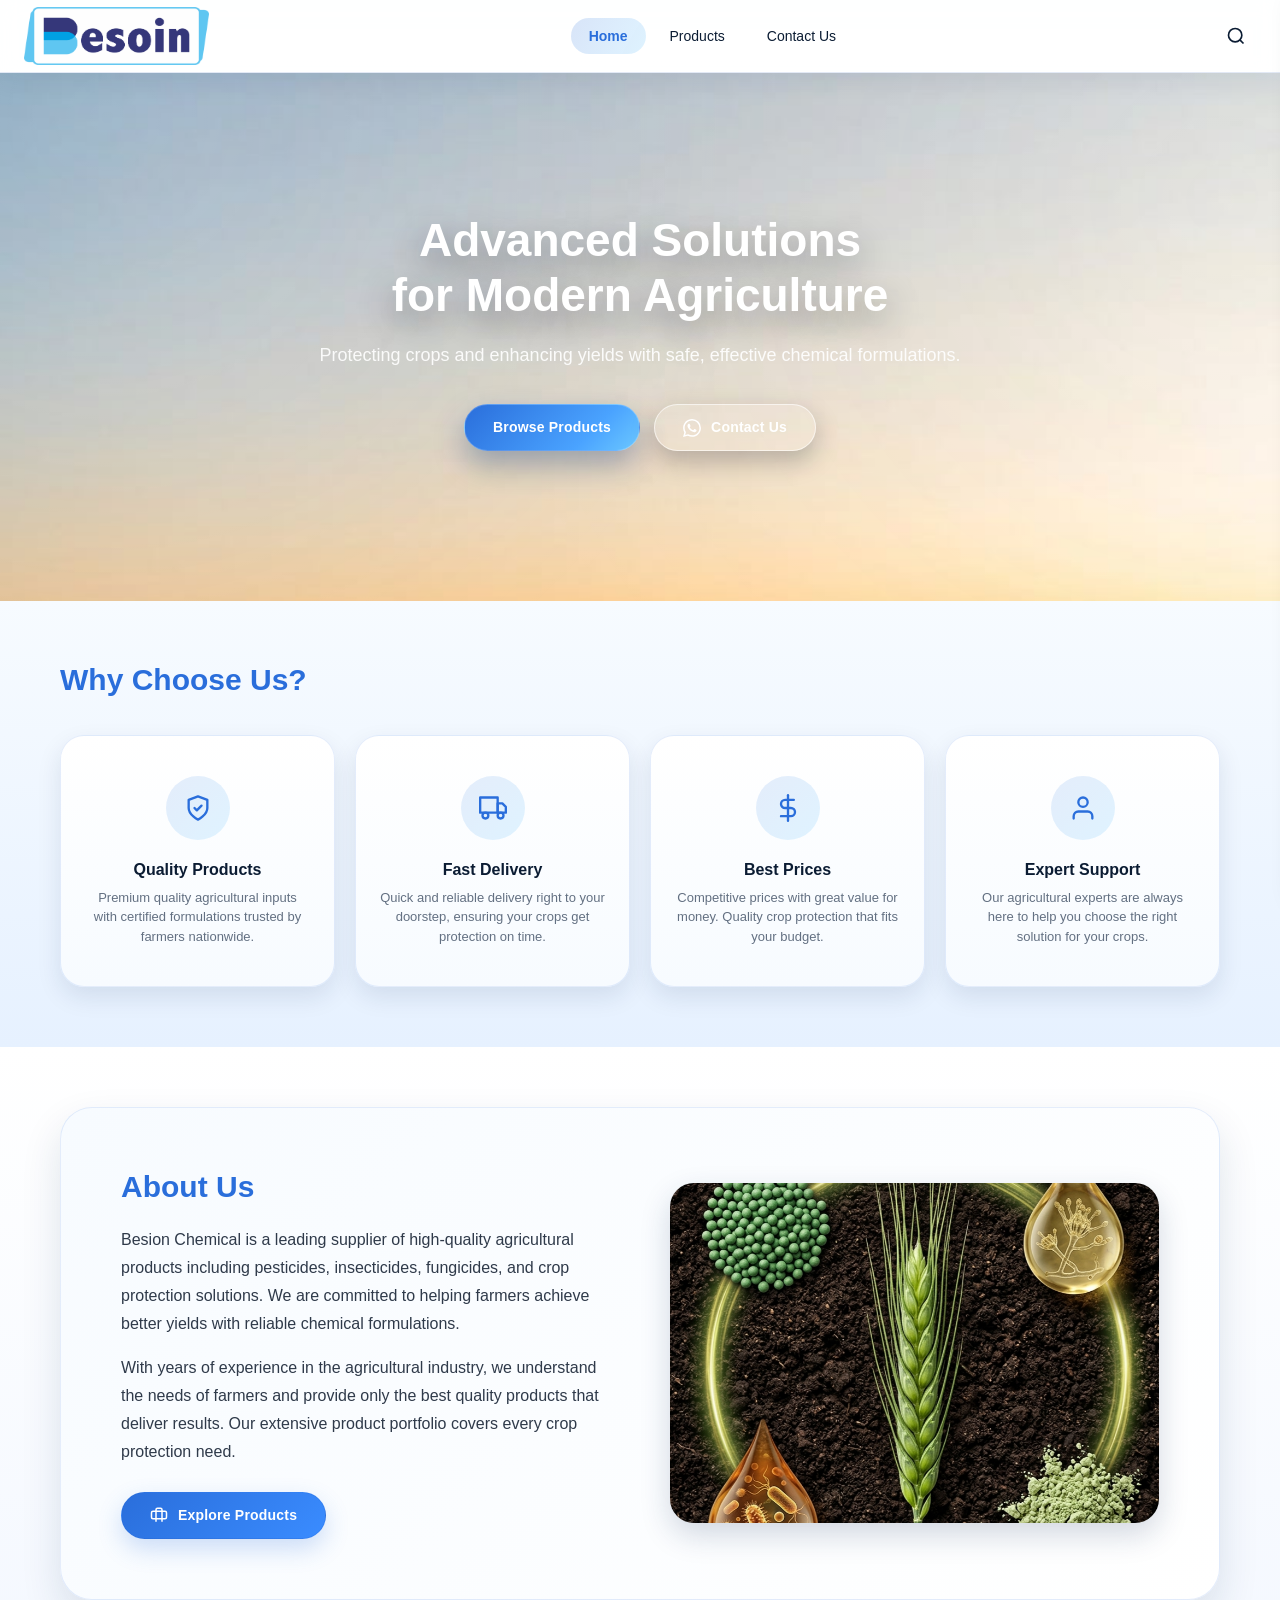
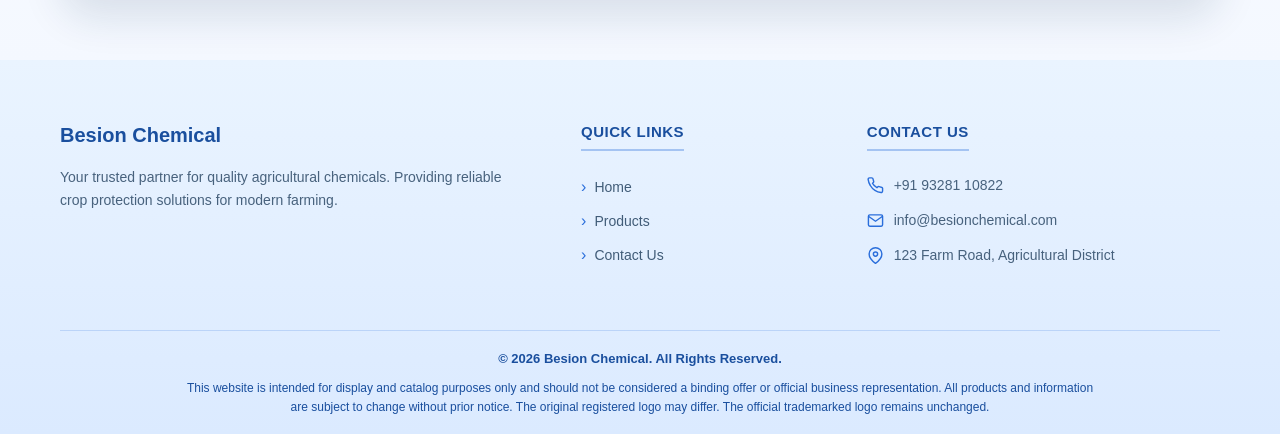
==== index.html @ b61a38f4 "jay mataji" ====
<!DOCTYPE html>
<html lang="en">

<head>
  <meta charset="UTF-8">
  <meta name="viewport" content="width=device-width, initial-scale=1.0">
  <meta http-equiv="Content-Security-Policy"
    content="default-src 'self'; img-src 'self' data: https:; style-src 'self' 'unsafe-inline'; script-src 'self' 'sha256-vvt4KWwuNr51XfE5m+hzeNEGhiOfZzG97ccfqGsPwvE='; connect-src 'self' https:; font-src 'self' data:; object-src 'none'; base-uri 'self'; form-action 'self'; upgrade-insecure-requests">
  <meta name="referrer" content="strict-origin-when-cross-origin">
  <meta http-equiv="X-Content-Type-Options" content="nosniff">
  <title>Besion Chemical — Advanced Pesticide Solutions</title>
  <meta name="description"
    content="Besion Chemical provides high-quality pesticides, insecticides, fungicides and crop protection solutions trusted by farmers.">
  <link rel="preload" as="image" href="images/besoin%20logo.png" fetchpriority="high">
  <link rel="stylesheet" href="css/style.css">
</head>

<body>

  <!-- ═══════════════════ HEADER ═══════════════════ -->
  <header class="header">
    <nav class="navbar">
      <!-- Logo -->
      <a class="nav-logo" href="index.html">
        <img class="logo-icon" src="images/besoin%20logo.png" alt="Besion Chemical logo" loading="eager"
          decoding="async" fetchpriority="high">
      </a>

      <!-- Center nav links -->
      <ul class="nav-links">
        <li><a href="index.html" class="active">Home</a></li>
        <li><a href="products.html">Products</a></li>
        <li><a href="contact.html">Contact Us</a></li>
      </ul>

      <!-- Right actions -->
      <div class="nav-actions">
        <button class="hamburger" aria-label="Open menu">
          <span></span><span></span><span></span>
        </button>
        <button class="nav-icon-btn search-toggle" aria-label="Search">
          <svg viewBox="0 0 24 24" fill="none" stroke="currentColor" stroke-width="2">
            <circle cx="11" cy="11" r="8" />
            <path d="m21 21-4.35-4.35" />
          </svg>
        </button>
      </div>
    </nav>

    <!-- Search Bar -->
    <div class="search-bar">
      <svg viewBox="0 0 24 24" fill="none" stroke="#999" stroke-width="2" width="20" height="20" style="flex-shrink:0">
        <circle cx="11" cy="11" r="8" />
        <path d="m21 21-4.35-4.35" />
      </svg>
      <input type="text" placeholder="Search products by name, technical name, category...">
      <button class="search-close" type="button" aria-label="Close search">✕</button>
      <div class="search-results"></div>
    </div>
  </header>

  <!-- ═══════════════════ MOBILE DRAWER ═══════════════════ -->
  <div class="drawer-overlay"></div>
  <nav class="drawer">
    <div class="drawer-header">
      <h3>Categories</h3>
      <button class="drawer-close">✕</button>
    </div>
    <div class="drawer-menu" data-drawer-menu></div>
  </nav>

  <!-- ═══════════════════ HERO ═══════════════════ -->
  <section class="hero">
    <div class="hero-bg"></div>
    <div class="hero-content container">
      <h1>Advanced Solutions<br>for Modern Agriculture</h1>
      <p>Protecting crops and enhancing yields with safe, effective chemical formulations.</p>
      <div class="hero-btns">
        <a href="products.html" class="btn btn-primary">Browse Products</a>
        <a href="contact.html" class="btn btn-outline">
          <svg viewBox="0 0 24 24" fill="currentColor" width="18" height="18">
            <path
              d="M17.472 14.382c-.297-.149-1.758-.867-2.03-.967-.273-.099-.471-.148-.67.15-.197.297-.767.966-.94 1.164-.173.199-.347.223-.644.075-.297-.15-1.255-.463-2.39-1.475-.883-.788-1.48-1.761-1.653-2.059-.173-.297-.018-.458.13-.606.134-.133.298-.347.446-.52.149-.174.198-.298.298-.497.099-.198.05-.371-.025-.52-.075-.149-.669-1.612-.916-2.207-.242-.579-.487-.5-.669-.51-.173-.008-.371-.01-.57-.01-.198 0-.52.074-.792.372-.272.297-1.04 1.016-1.04 2.479 0 1.462 1.065 2.875 1.213 3.074.149.198 2.096 3.2 5.077 4.487.709.306 1.262.489 1.694.625.712.227 1.36.195 1.871.118.571-.085 1.758-.719 2.006-1.413.248-.694.248-1.289.173-1.413-.074-.124-.272-.198-.57-.347m-5.421 7.403h-.004a9.87 9.87 0 01-5.031-1.378l-.361-.214-3.741.982.998-3.648-.235-.374a9.86 9.86 0 01-1.51-5.26c.001-5.45 4.436-9.884 9.888-9.884 2.64 0 5.122 1.03 6.988 2.898a9.825 9.825 0 012.893 6.994c-.003 5.45-4.437 9.884-9.885 9.884m8.413-18.297A11.815 11.815 0 0012.05 0C5.495 0 .16 5.335.157 11.892c0 2.096.547 4.142 1.588 5.945L.057 24l6.305-1.654a11.882 11.882 0 005.683 1.448h.005c6.554 0 11.89-5.335 11.893-11.893a11.821 11.821 0 00-3.48-8.413z" />
          </svg>
          Contact Us
        </a>
      </div>
    </div>
  </section>

  <!-- ═══════════════════ WHY CHOOSE US ═══════════════════ -->
  <section class="why-choose">
    <div class="container">
      <h2 class="section-title">Why Choose Us?</h2>
      <div class="features-grid">
        <div class="feature-card">
          <div class="feature-icon">
            <svg viewBox="0 0 24 24" fill="none" stroke="currentColor" stroke-width="2" stroke-linecap="round"
              stroke-linejoin="round">
              <path d="M12 22s8-4 8-10V5l-8-3-8 3v7c0 6 8 10 8 10z" />
              <path d="m9 12 2 2 4-4" />
            </svg>
          </div>
          <h3>Quality Products</h3>
          <p>Premium quality agricultural inputs with certified formulations trusted by farmers nationwide.</p>
        </div>
        <div class="feature-card">
          <div class="feature-icon">
            <svg viewBox="0 0 24 24" fill="none" stroke="currentColor" stroke-width="2" stroke-linecap="round"
              stroke-linejoin="round">
              <rect x="1" y="3" width="15" height="13" />
              <polygon points="16 8 20 8 23 11 23 16 16 16 16 8" />
              <circle cx="5.5" cy="18.5" r="2.5" />
              <circle cx="18.5" cy="18.5" r="2.5" />
            </svg>
          </div>
          <h3>Fast Delivery</h3>
          <p>Quick and reliable delivery right to your doorstep, ensuring your crops get protection on time.</p>
        </div>
        <div class="feature-card">
          <div class="feature-icon">
            <svg viewBox="0 0 24 24" fill="none" stroke="currentColor" stroke-width="2" stroke-linecap="round"
              stroke-linejoin="round">
              <line x1="12" y1="1" x2="12" y2="23" />
              <path d="M17 5H9.5a3.5 3.5 0 0 0 0 7h5a3.5 3.5 0 0 1 0 7H6" />
            </svg>
          </div>
          <h3>Best Prices</h3>
          <p>Competitive prices with great value for money. Quality crop protection that fits your budget.</p>
        </div>
        <div class="feature-card">
          <div class="feature-icon">
            <svg viewBox="0 0 24 24" fill="none" stroke="currentColor" stroke-width="2" stroke-linecap="round"
              stroke-linejoin="round">
              <path d="M20 21v-2a4 4 0 0 0-4-4H8a4 4 0 0 0-4 4v2" />
              <circle cx="12" cy="7" r="4" />
            </svg>
          </div>
          <h3>Expert Support</h3>
          <p>Our agricultural experts are always here to help you choose the right solution for your crops.</p>
        </div>
      </div>
    </div>
  </section>

  <!-- ═══════════════════ ABOUT US ═══════════════════ -->
  <section class="about-section">
    <div class="container">
      <div class="about-inner">
        <div class="about-text">
          <h2>About Us</h2>
          <p>Besion Chemical is a leading supplier of high-quality agricultural products including pesticides,
            insecticides, fungicides, and crop protection solutions. We are committed to helping farmers achieve better
            yields with reliable chemical formulations.</p>
          <p>With years of experience in the agricultural industry, we understand the needs of farmers and provide only
            the best quality products that deliver results. Our extensive product portfolio covers every crop protection
            need.</p>
          <a href="products.html" class="btn btn-green">
            <svg viewBox="0 0 24 24" fill="none" stroke="currentColor" stroke-width="2" width="18" height="18">
              <path d="M20 7H4a2 2 0 0 0-2 2v6a2 2 0 0 0 2 2h16a2 2 0 0 0 2-2V9a2 2 0 0 0-2-2z" />
              <path d="M16 21V5a2 2 0 0 0-2-2h-4a2 2 0 0 0-2 2v16" />
            </svg>
            Explore Products
          </a>
        </div>
        <div class="about-image">
          <img src="images/about.png" alt="Farmers in field" loading="eager" decoding="async">
        </div>
      </div>
    </div>
  </section>

  <!-- ═══════════════════ FOOTER ═══════════════════ -->
  <footer class="footer">
    <div class="container">
      <div class="footer-grid">
        <div class="footer-brand">
          <div class="logo-area">
            <span class="logo-text">Besion Chemical</span>
          </div>
          <p>Your trusted partner for quality agricultural chemicals. Providing reliable crop protection solutions for
            modern farming.</p>
        </div>
        <div class="footer-col">
          <h4>Quick Links</h4>
          <ul class="footer-links">
            <li><a href="index.html">Home</a></li>
            <li><a href="products.html">Products</a></li>
            <li><a href="contact.html">Contact Us</a></li>
          </ul>
        </div>
        <div class="footer-col">
          <h4>Contact Us</h4>
          <ul class="footer-contact">
            <li>
              <svg viewBox="0 0 24 24" fill="none" stroke="currentColor" stroke-width="2">
                <path
                  d="M22 16.92v3a2 2 0 0 1-2.18 2 19.79 19.79 0 0 1-8.63-3.07A19.5 19.5 0 0 1 4.69 12 19.79 19.79 0 0 1 1.61 3.42 2 2 0 0 1 3.6 1.24h3a2 2 0 0 1 2 1.72c.127.96.361 1.903.7 2.81a2 2 0 0 1-.45 2.11L7.91 8.96a16 16 0 0 0 6.13 6.13l.95-.95a2 2 0 0 1 2.11-.45c.907.339 1.85.573 2.81.7A2 2 0 0 1 22 16.92z" />
              </svg>
              <a data-contact="phone" href="tel:+919328110822">+91 93281 10822</a>
            </li>
            <li>
              <svg viewBox="0 0 24 24" fill="none" stroke="currentColor" stroke-width="2">
                <path d="M4 4h16c1.1 0 2 .9 2 2v12c0 1.1-.9 2-2 2H4c-1.1 0-2-.9-2-2V6c0-1.1.9-2 2-2z" />
                <polyline points="22,6 12,13 2,6" />
              </svg>
              <a data-contact="email" href="mailto:info@besionchemical.com">info@besionchemical.com</a>
            </li>
            <li>
              <svg viewBox="0 0 24 24" fill="none" stroke="currentColor" stroke-width="2">
                <path d="M21 10c0 7-9 13-9 13s-9-6-9-13a9 9 0 0 1 18 0z" />
                <circle cx="12" cy="10" r="3" />
              </svg>
              <a data-contact="address" href="https://www.google.com/maps/search/?api=1&query=123%20Farm%20Road%2C%20Agricultural%20District"
                target="_blank" rel="noopener noreferrer">123 Farm Road, Agricultural District</a>
            </li>
          </ul>
        </div>
      </div>
      <div class="footer-bottom">
        <span>© 2026 Besion Chemical. All Rights Reserved.</span>
        <p class="footer-note">This website is intended for display and catalog purposes only and should not be considered a binding offer or official business representation. All products and information are subject to change without prior notice. The original registered logo may differ. The official trademarked logo remains unchanged.</p>
      </div>
    </div>
  </footer>

  <!-- ═══════════════════ FLOATING WHATSAPP ═══════════════════ -->
  <a class="whatsapp-float" href="#" target="_blank" rel="noopener noreferrer">
    <svg viewBox="0 0 24 24" fill="currentColor">
      <path
        d="M17.472 14.382c-.297-.149-1.758-.867-2.03-.967-.273-.099-.471-.148-.67.15-.197.297-.767.966-.94 1.164-.173.199-.347.223-.644.075-.297-.15-1.255-.463-2.39-1.475-.883-.788-1.48-1.761-1.653-2.059-.173-.297-.018-.458.13-.606.134-.133.298-.347.446-.52.149-.174.198-.298.298-.497.099-.198.05-.371-.025-.52-.075-.149-.669-1.612-.916-2.207-.242-.579-.487-.5-.669-.51-.173-.008-.371-.01-.57-.01-.198 0-.52.074-.792.372-.272.297-1.04 1.016-1.04 2.479 0 1.462 1.065 2.875 1.213 3.074.149.198 2.096 3.2 5.077 4.487.709.306 1.262.489 1.694.625.712.227 1.36.195 1.871.118.571-.085 1.758-.719 2.006-1.413.248-.694.248-1.289.173-1.413-.074-.124-.272-.198-.57-.347m-5.421 7.403h-.004a9.87 9.87 0 01-5.031-1.378l-.361-.214-3.741.982.998-3.648-.235-.374a9.86 9.86 0 01-1.51-5.26c.001-5.45 4.436-9.884 9.888-9.884 2.64 0 5.122 1.03 6.988 2.898a9.825 9.825 0 012.893 6.994c-.003 5.45-4.437 9.884-9.885 9.884m8.413-18.297A11.815 11.815 0 0012.05 0C5.495 0 .16 5.335.157 11.892c0 2.096.547 4.142 1.588 5.945L.057 24l6.305-1.654a11.882 11.882 0 005.683 1.448h.005c6.554 0 11.89-5.335 11.893-11.893a11.821 11.821 0 00-3.48-8.413z" />
    </svg>
    <div class="wa-text">Need help?<small>Chat with us</small></div>
  </a>

  <!-- ═══════════════════ MOBILE BOTTOM NAV ═══════════════════ -->
  <nav class="bottom-nav">
    <div class="bottom-nav-inner">
      <a href="index.html" class="bottom-nav-item active">
        <svg viewBox="0 0 24 24" fill="none" stroke="currentColor" stroke-width="2">
          <path d="M3 9.5L12 4l9 5.5V20a2 2 0 0 1-2 2H5a2 2 0 0 1-2-2Z" />
          <path d="M9 22V12h6v10" />
        </svg>
        Home
      </a>
      <a href="products.html" class="bottom-nav-item">
        <svg viewBox="0 0 24 24" fill="none" stroke="currentColor" stroke-width="2">
          <path d="M16.5 9.4 7.5 4.21" />
          <path
            d="M21 16V8a2 2 0 0 0-1-1.73l-7-4a2 2 0 0 0-2 0l-7 4A2 2 0 0 0 3 8v8a2 2 0 0 0 1 1.73l7 4a2 2 0 0 0 2 0l7-4A2 2 0 0 0 21 16Z" />
          <path d="M3.29 7 12 12l8.71-5" />
          <path d="M12 22V12" />
        </svg>
        Products
      </a>
      <a href="contact.html" class="bottom-nav-item">
        <svg viewBox="0 0 24 24" fill="none" stroke="currentColor" stroke-width="2">
          <path
            d="M22 16.92v3a2 2 0 0 1-2.18 2 19.86 19.86 0 0 1-8.63-3.07 19.6 19.6 0 0 1-6-6 19.86 19.86 0 0 1-3.07-8.67A2 2 0 0 1 4.11 2h3a2 2 0 0 1 2 1.72c.12.96.36 1.9.7 2.81a2 2 0 0 1-.45 2.11L8.09 9.91a16 16 0 0 0 6 6l1.27-1.27a2 2 0 0 1 2.11-.45c.91.34 1.85.58 2.81.7A2 2 0 0 1 22 16.92Z" />
        </svg>
        Contact
      </a>
    </div>
  </nav>

  <script src="js/config.js"></script>
  <script src="js/script.js"></script>
</body>
</html>
---- css/style.css ----
/* =============================================
   BESION CHEMICAL — GLOBAL STYLES
   ============================================= */

:root {
  --primary: #2a6edb;
  --primary-rgb: 42, 110, 219;
  --primary-dark: #1a4f9e;
  --primary-light: #e7f1ff;
  --accent: #6bc8ff;
  --accent-hover: #2eaef5;
  --text-dark: #0b1c33;
  --text-body: #2f3a4a;
  --text-muted: #637082;
  --bg-light: #f4f8ff;
  --bg-white: #ffffff;
  --border: #e2e9f5;
  --border-dark: #d5deec;
  --sky-1: #f7fbff;
  --sky-2: #e6f1ff;
  --sky-3: #d8ecff;
  --ink-strong: #0b2b4b;
  --shadow-sm: 0 1px 2px 0 rgba(60, 64, 67, 0.3), 0 1px 3px 1px rgba(60, 64, 67, 0.15);
  --shadow: 0 1px 3px 0 rgba(60, 64, 67, 0.3), 0 4px 8px 3px rgba(60, 64, 67, 0.15);
  --shadow-lg: 0 6px 14px rgba(15, 46, 86, 0.18);
  --radius: 12px;
  --radius-lg: 24px;
  --radius-xl: 32px;
  --whatsapp: #25d366;
  --red: #d93025;
  --transition: cubic-bezier(0.4, 0, 0.2, 1) 0.2s;
}

*,
*::before,
*::after {
  box-sizing: border-box;
  margin: 0;
  padding: 0;
}

html {
  scroll-behavior: smooth;
}

body {
  font-family: 'Nunito', 'Poppins', -apple-system, BlinkMacSystemFont, 'Segoe UI', Roboto, Helvetica, Arial, sans-serif;
  color: var(--text-body);
  background: linear-gradient(180deg, var(--sky-1) 0%, var(--bg-white) 35%, var(--sky-2) 100%);
  line-height: 1.5;
  -webkit-font-smoothing: antialiased;
  -moz-osx-font-smoothing: grayscale;
}

h1,
h2,
h3,
h4,
h5,
h6 {
  font-family: 'Poppins', 'Nunito', 'Segoe UI', Roboto, Helvetica, Arial, sans-serif;
  color: var(--text-dark);
  line-height: 1.25;
}

a {
  text-decoration: none;
  color: inherit;
}

img {
  max-width: 100%;
  display: block;
}


ul {
  list-style: none;
}

button {
  cursor: pointer;
  border: none;
  background: none;
  font-family: inherit;
}

/* =============================================
   UTILITY
   ============================================= */
.container {
  width: 100%;
  max-width: 1200px;
  margin: 0 auto;
  padding: 0 20px;
}

.btn {
  display: inline-flex;
  align-items: center;
  justify-content: center;
  gap: 10px;
  padding: 12px 28px;
  border-radius: 50px;
  font-family: 'Segoe UI', Roboto, Helvetica, Arial, sans-serif;
  font-size: 14px;
  font-weight: 600;
  transition: var(--transition);
  white-space: nowrap;
  letter-spacing: 0.2px;
}

.btn-primary {
  background: linear-gradient(135deg, var(--primary) 0%, #3a8cff 70%, var(--accent) 100%);
  color: #fff;
  border: 1px solid rgba(var(--primary-rgb), 0.2);
  box-shadow: 0 12px 26px rgba(var(--primary-rgb), 0.22);
}

.btn-primary:hover {
  background: linear-gradient(135deg, var(--primary-dark) 0%, var(--primary) 70%, #5fb6ff 100%);
  color: #fff;
  border-color: rgba(var(--primary-rgb), 0.4);
  box-shadow: 0 16px 30px rgba(var(--primary-rgb), 0.3);
  transform: translateY(-2px);
}

.btn-outline {
  background: rgba(255, 255, 255, 0.1);
  color: #fff;
  border: 1.5px solid rgba(255, 255, 255, 0.8);
  backdrop-filter: blur(6px);
}

.btn-outline:hover {
  background: rgba(255, 255, 255, 0.1);
  border-color: #fff;
  transform: translateY(-1px);
}

.btn-green {
  background: linear-gradient(135deg, var(--primary) 0%, #3a8cff 100%);
  color: #fff;
  border: 1px solid rgba(var(--primary-rgb), 0.25);
  box-shadow: 0 10px 24px rgba(var(--primary-rgb), 0.22);
}

.btn-green:hover {
  background: var(--primary-dark);
  border-color: var(--primary-dark);
  transform: translateY(-1px);
  box-shadow: 0 6px 16px rgba(var(--primary-rgb), 0.3);
}

.btn-outline-green {
  background: transparent;
  color: var(--primary);
  border: 1.5px solid rgba(var(--primary-rgb), 0.6);
}

.btn-outline-green:hover {
  background: var(--primary-light);
  color: var(--primary);
  transform: translateY(-1px);
}

.btn-whatsapp {
  background: var(--whatsapp);
  color: #fff;
  border: none;
  box-shadow: 0 4px 12px rgba(37, 211, 102, 0.25);
}

.btn-whatsapp:hover {
  background: var(--accent-hover);
  transform: translateY(-1px);
  box-shadow: 0 6px 20px rgba(37, 211, 102, 0.35);
}


section {
  padding: 60px 0;
}

a:focus-visible,
button:focus-visible,
.btn:focus-visible,
.nav-icon-btn:focus-visible,
.drawer-menu a:focus-visible {
  outline: 3px solid rgba(var(--primary-rgb), 0.35);
  outline-offset: 3px;
  border-radius: 12px;
}

/* =============================================
   HEADER / NAVBAR
   ============================================= */
.header {
  position: sticky;
  top: 0;
  z-index: 1000;
  background: rgba(255, 255, 255, 0.88);
  backdrop-filter: blur(10px);
  -webkit-backdrop-filter: blur(10px);
  border-bottom: 1px solid var(--border);
  box-shadow: 0 10px 20px rgba(14, 44, 84, 0.06);
}

.navbar {
  display: flex;
  align-items: center;
  justify-content: space-between;
  height: 72px;
  padding: 0 24px;
  max-width: 1400px;
  margin: 0 auto;
}

/* Logo */
.nav-logo {
  display: flex;
  align-items: center;
  gap: 10px;
  flex-shrink: 0;
}

.nav-logo .logo-icon {
  width: auto;
  height: clamp(44px, 4.5vw, 58px);
  max-width: 240px;
  object-fit: contain;
  object-position: left center;
  display: block;
}

.nav-logo .logo-text {
  font-family: 'Poppins', sans-serif;
  font-size: 20px;
  font-weight: 700;
  color: var(--primary);
}

/* Center nav links */
.nav-links {
  display: flex;
  align-items: center;
  gap: 6px;
}

.nav-links a {
  padding: 10px 18px;
  border-radius: 50px;
  font-family: 'Poppins', sans-serif;
  font-size: 14px;
  font-weight: 500;
  color: var(--text-dark);
  transition: var(--transition);
  position: relative;
}

.nav-links a:hover {
  color: var(--primary);
  background: linear-gradient(120deg, rgba(var(--primary-rgb), 0.12), rgba(107, 200, 255, 0.18));
}

.nav-links a.active {
  color: var(--primary);
  background: linear-gradient(120deg, rgba(var(--primary-rgb), 0.18), rgba(107, 200, 255, 0.22));
  font-weight: 600;
}

/* Right icons */
.nav-actions {
  display: flex;
  align-items: center;
  gap: 8px;
}

.nav-icon-btn {
  width: 40px;
  height: 40px;
  border-radius: 50%;
  display: flex;
  align-items: center;
  justify-content: center;
  color: var(--text-dark);
  transition: var(--transition);
  position: relative;
}

.nav-icon-btn:hover {
  background: linear-gradient(135deg, rgba(var(--primary-rgb), 0.15), rgba(107, 200, 255, 0.18));
  color: var(--primary);
}

.nav-icon-btn svg {
  width: 20px;
  height: 20px;
}

.cart-badge {
  position: absolute;
  top: 2px;
  right: 2px;
  width: 18px;
  height: 18px;
  background: var(--red);
  color: #fff;
  font-size: 10px;
  font-weight: 700;
  border-radius: 50%;
  display: flex;
  align-items: center;
  justify-content: center;
}

/* Hamburger (mobile only) */
.hamburger {
  display: none;
  flex-direction: column;
  gap: 5px;
  padding: 8px;
  cursor: pointer;
}

.hamburger span {
  display: block;
  width: 22px;
  height: 2px;
  background: var(--text-dark);
  border-radius: 2px;
  transition: var(--transition);
}

/* Search bar */
.search-bar {
  position: absolute;
  top: 68px;
  left: 50%;
  transform: translateX(-50%);
  width: calc(100% - 48px);
  max-width: 1400px;
  box-sizing: border-box;
  background: #fff;
  padding: 16px 24px;
  box-shadow: 0 16px 30px rgba(14, 44, 84, 0.12);
  display: none;
  z-index: 999;
}

.search-bar.open {
  display: flex;
  align-items: center;
  gap: 12px;
}

.search-bar input {
  flex: 1;
  padding: 16px 22px;
  border: 2px solid var(--border);
  border-radius: 50px;
  font-size: 16px;
  line-height: 1.6;
  min-height: 52px;
  outline: none;
  font-family: 'Inter', sans-serif;
  transition: var(--transition);
}

.search-bar input:focus {
  border-color: var(--primary);
  box-shadow: 0 0 0 4px rgba(var(--primary-rgb), 0.12);
}

.search-bar button {
  padding: 12px 24px;
  background: linear-gradient(135deg, var(--primary) 0%, #3a8cff 100%);
  color: #fff;
  border-radius: 50px;
  font-weight: 600;
}

/* Search results dropdown */
.search-results {
  position: absolute;
  top: 100%;
  left: 24px;
  right: 24px;
  background: #fff;
  border: 1px solid var(--border);
  border-radius: var(--radius);
  box-shadow: var(--shadow-lg);
  max-height: 320px;
  overflow-y: auto;
  display: none;
}

.search-results.show {
  display: block;
}

.search-result-item {
  display: flex;
  align-items: center;
  gap: 12px;
  padding: 12px 16px;
  cursor: pointer;
  transition: var(--transition);
  border-bottom: 1px solid var(--border);
}

.search-result-item:last-child {
  border-bottom: none;
}

.search-result-item:hover {
  background: var(--primary-light);
}

.search-result-item.selected {
  background: var(--primary-light);
  box-shadow: inset 0 0 0 1px rgba(var(--primary-rgb), 0.35);
}

.search-result-item img {
  width: 40px;
  height: 40px;
  object-fit: contain;
  border-radius: 6px;
}

.search-result-info strong {
  display: block;
  font-size: 14px;
  color: var(--text-dark);
}

.search-result-info span {
  font-size: 12px;
  color: var(--text-muted);
}

/* =============================================
   SIDE DRAWER (mobile)
   ============================================= */
.drawer-overlay {
  display: none;
  position: fixed;
  inset: 0;
  background: rgba(0, 0, 0, 0.45);
  z-index: 1100;
  opacity: 0;
  transition: opacity 0.25s;
}

.drawer-overlay.open {
  display: block;
  opacity: 1;
}

.drawer {
  position: fixed;
  right: -300px;
  top: 0;
  bottom: 0;
  width: 280px;
  background: #fff;
  z-index: 1101;
  transition: right 0.28s cubic-bezier(0.4, 0, 0.2, 1);
  overflow-y: auto;
  box-shadow: -4px 0 24px rgba(0, 0, 0, 0.15);
}

.drawer.open {
  right: 0;
}

.drawer-header {
  display: flex;
  align-items: center;
  justify-content: space-between;
  padding: 18px 20px;
  background: var(--primary);
  color: #fff;
}

.drawer-header h3 {
  font-family: 'Poppins', sans-serif;
  font-size: 18px;
  font-weight: 600;
}

.drawer-close {
  color: #fff;
  font-size: 22px;
  line-height: 1;
  opacity: 0.85;
  transition: var(--transition);
}

.drawer-close:hover {
  opacity: 1;
}

.drawer-menu {
  padding: 12px 0;
}

.drawer-menu a {
  display: flex;
  align-items: center;
  gap: 14px;
  padding: 14px 20px;
  font-size: 15px;
  font-weight: 500;
  color: var(--text-dark);
  transition: var(--transition);
  border-left: 3px solid transparent;
}

.drawer-menu a:hover {
  background: var(--primary-light);
  color: var(--primary);
  border-left-color: var(--primary);
}

.drawer-menu a.active {
  background: var(--primary-light);
  color: var(--primary);
  font-weight: 600;
  border-left-color: var(--primary);
}

.drawer-menu a svg {
  width: 20px;
  height: 20px;
  flex-shrink: 0;
  color: var(--primary);
}

.drawer-menu a img {
  width: 20px;
  height: 20px;
  flex-shrink: 0;
  opacity: 0.7;
}

/* =============================================
   HERO SECTION
   ============================================= */
.hero {
  position: relative;
  overflow: hidden;
  background: #0b1c33;
  min-height: 420px;
  display: flex;
  align-items: center;
}

.hero::before {
  content: "";
  position: absolute;
  inset: 0;
  background:
    radial-gradient(circle at 20% 15%, rgba(42, 110, 219, 0.45), transparent 45%),
    radial-gradient(circle at 80% 10%, rgba(107, 200, 255, 0.3), transparent 55%),
    linear-gradient(180deg, rgba(7, 20, 40, 0.55) 0%, rgba(9, 28, 58, 0.35) 55%, rgba(12, 40, 78, 0.25) 100%);
  z-index: 0;
}

.hero::after {
  content: "";
  position: absolute;
  inset: -15%;
  background:
    radial-gradient(circle at 18% 18%, rgba(255, 255, 255, 0.22), transparent 45%),
    radial-gradient(circle at 85% 30%, rgba(255, 255, 255, 0.12), transparent 50%);
  opacity: 0.5;
  z-index: 0;
  pointer-events: none;
  animation: hero-float 12s ease-in-out infinite;
}

.hero-bg {
  position: absolute;
  inset: 0;
  background-image: url('../images/banner.jpeg');
  background-size: cover;
  background-position: center;
  opacity: 1;
}

.hero-content {
  position: relative;
  z-index: 1;
  text-align: center;
  padding: 80px 20px 90px;
  max-width: 800px;
  margin: 0 auto;
  animation: rise-in 0.9s ease both;
}

.hero-content h1 {
  font-size: clamp(26px, 4vw, 46px);
  font-weight: 800;
  color: #fff;
  margin-bottom: 18px;
  line-height: 1.2;
  text-shadow: 0 12px 34px rgba(8, 18, 36, 0.45);
}

.hero-content p {
  font-size: clamp(14px, 2vw, 18px);
  color: rgba(255, 255, 255, 0.9);
  margin-bottom: 34px;
  line-height: 1.6;
}

.hero-btns {
  display: flex;
  gap: 14px;
  justify-content: center;
  flex-wrap: wrap;
  animation: rise-in 0.9s ease both;
  animation-delay: 0.08s;
}

.hero .btn {
  position: relative;
  overflow: hidden;
}

.hero .btn-primary {
  background: linear-gradient(135deg, #2a6edb 0%, #4aa3ff 70%, #6bc8ff 100%);
  border: 1px solid rgba(255, 255, 255, 0.2);
  box-shadow: 0 14px 30px rgba(15, 56, 120, 0.35);
}

.hero .btn-primary:hover {
  background: linear-gradient(135deg, #1a4f9e 0%, #2a6edb 70%, #5fb6ff 100%);
  box-shadow: 0 18px 36px rgba(15, 56, 120, 0.4);
}

.hero .btn-outline {
  background: rgba(255, 255, 255, 0.14);
  border-color: rgba(255, 255, 255, 0.6);
  box-shadow: 0 10px 24px rgba(10, 24, 48, 0.25);
}

.hero .btn-outline:hover {
  background: rgba(255, 255, 255, 0.2);
  border-color: rgba(255, 255, 255, 0.85);
}

.hero .btn::after {
  content: "";
  position: absolute;
  top: -50%;
  left: -130%;
  width: 60%;
  height: 200%;
  background: linear-gradient(120deg, transparent 0%, rgba(255, 255, 255, 0.35) 45%, transparent 100%);
  transform: skewX(-20deg);
  transition: left 0.6s ease;
}

.hero .btn:hover::after {
  left: 140%;
}

/* =============================================
   CATEGORY STRIP
   ============================================= */
.category-strip {
  background: transparent;
  padding: 28px 0 10px;
}

.category-container {
  display: flex;
  justify-content: space-between;
  gap: 12px;
  padding: 10px;
  border-radius: 16px;
  background: linear-gradient(180deg, #ffffff 0%, #eef5ff 100%);
  box-shadow: 0 16px 30px rgba(var(--primary-rgb), 0.14);
  border: 1px solid rgba(var(--primary-rgb), 0.14);
}

.category-item {
  text-align: center;
  flex: 1;
  font-size: 13px;
  cursor: pointer;
  padding: 8px 6px;
  transition: var(--transition);
}

.icon-circle {
  width: 64px;
  height: 64px;
  border-radius: 50%;
  border: 2px solid #dfe6f2;
  display: flex;
  align-items: center;
  justify-content: center;
  margin: auto;
  transition: all 0.3s ease;
  background: #fff;
}

.icon-circle img {
  width: 28px;
  height: 28px;
  transition: transform 0.3s ease;
  opacity: 0.6;
}

/* Hover */
.category-item:hover .icon-circle {
  border-color: var(--primary);
  transform: translateY(-4px) scale(1.05);
  box-shadow: 0 10px 20px rgba(var(--primary-rgb), 0.16);
}

.category-item:hover img {
  opacity: 1;
  transform: scale(1.1);
}

/* Active state */
.category-item.active .icon-circle {
  background: var(--primary);
  border: none;
  box-shadow: 0 6px 20px rgba(var(--primary-rgb), 0.25);
}

.category-item.active img {
  filter: brightness(0) invert(1);
  opacity: 1;
}

.category-item p {
  margin-top: 8px;
  font-weight: 500;
  color: #333;
}

.category-item.active p {
  color: var(--primary);
  font-weight: 600;
}

/* =============================================
   WHY CHOOSE US
   ============================================= */
.why-choose {
  background: linear-gradient(180deg, var(--sky-1) 0%, var(--sky-2) 100%);
  position: relative;
  overflow: hidden;
}

.section-title {
  font-size: clamp(22px, 3vw, 30px);
  font-weight: 700;
  color: var(--primary);
  margin-bottom: 36px;
}

.features-grid {
  display: grid;
  grid-template-columns: repeat(4, 1fr);
  gap: 20px;
}

.feature-card {
  background: linear-gradient(180deg, #ffffff 0%, #f7fbff 100%);
  border-radius: var(--radius-lg);
  padding: 40px 24px;
  text-align: center;
  box-shadow: 0 10px 24px rgba(12, 40, 78, 0.1);
  transition: var(--transition);
  border: 1px solid rgba(var(--primary-rgb), 0.12);
  animation: rise-in 0.8s ease both;
}

.features-grid .feature-card:nth-child(1) {
  animation-delay: 0.05s;
}

.features-grid .feature-card:nth-child(2) {
  animation-delay: 0.1s;
}

.features-grid .feature-card:nth-child(3) {
  animation-delay: 0.15s;
}

.features-grid .feature-card:nth-child(4) {
  animation-delay: 0.2s;
}

.feature-card:hover {
  transform: translateY(-6px);
  box-shadow: 0 16px 30px rgba(var(--primary-rgb), 0.22);
  border-color: rgba(var(--primary-rgb), 0.25);
}

.feature-icon {
  width: 64px;
  height: 64px;
  margin: 0 auto 20px;
  display: flex;
  align-items: center;
  justify-content: center;
  background: linear-gradient(135deg, rgba(var(--primary-rgb), 0.12), rgba(107, 200, 255, 0.2));
  border-radius: 50%;
  color: var(--primary);
}

.feature-icon svg {
  width: 28px;
  height: 28px;
}

.feature-card h3 {
  font-size: 16px;
  font-weight: 600;
  margin-bottom: 8px;
  color: var(--text-dark);
}

.feature-card p {
  font-size: 13px;
  color: var(--text-muted);
}

/* =============================================
   ABOUT SECTION
   ============================================= */
.about-section {
  background: linear-gradient(180deg, #ffffff 0%, #f4f8ff 100%);
}

.about-inner {
  display: grid;
  grid-template-columns: 1fr 1fr;
  gap: 60px;
  align-items: center;
  background: linear-gradient(135deg, #f7fbff 0%, #ffffff 100%);
  border-radius: var(--radius-xl);
  padding: 60px;
  border: 1px solid rgba(var(--primary-rgb), 0.12);
  box-shadow: 0 18px 40px rgba(15, 46, 86, 0.12);
}

.about-text h2 {
  font-size: clamp(22px, 3vw, 30px);
  font-weight: 700;
  color: var(--primary);
  margin-bottom: 20px;
}

.about-text p {
  color: var(--text-body);
  margin-bottom: 16px;
  line-height: 1.75;
}

.about-text .btn {
  margin-top: 10px;
}

.about-image img {
  width: 100%;
  border-radius: var(--radius-lg);
  object-fit: cover;
  max-height: 340px;
  box-shadow: 0 12px 30px rgba(15, 46, 86, 0.18);
}

/* =============================================
   FOOTER
   ============================================= */
.footer {
  background: linear-gradient(180deg, #eaf4ff 0%, #dbeaff 100%);
  color: var(--ink-strong);
  padding: 60px 0 0;
}

.footer-grid {
  display: grid;
  grid-template-columns: 2fr 1fr 1.5fr;
  gap: 50px;
  padding-bottom: 50px;
  border-bottom: 1px solid rgba(42, 110, 219, 0.2);
}

.footer-brand .logo-area {
  display: flex;
  align-items: center;
  gap: 10px;
  margin-bottom: 16px;
}

.footer-brand .logo-text {
  color: var(--primary-dark);
  font-family: 'Poppins', sans-serif;
  font-size: 20px;
  font-weight: 700;
}

.footer-brand p {
  font-size: 14px;
  line-height: 1.7;
  color: rgba(11, 43, 75, 0.72);
}

.footer-col h4 {
  font-family: 'Poppins', sans-serif;
  font-size: 15px;
  font-weight: 700;
  color: var(--primary-dark);
  margin-bottom: 24px;
  padding-bottom: 8px;
  border-bottom: 2px solid rgba(var(--primary-rgb), 0.35);
  display: inline-block;
  text-transform: uppercase;
  letter-spacing: 0.5px;
}

.footer-links li {
  margin-bottom: 10px;
}

.footer-links a {
  display: flex;
  align-items: center;
  gap: 8px;
  font-size: 14px;
  color: rgba(11, 43, 75, 0.75);
  transition: var(--transition);
}

.footer-links a::before {
  content: '›';
  font-size: 16px;
  color: var(--primary);
}

.footer-links a:hover {
  color: var(--primary-dark);
  padding-left: 4px;
}

.footer-contact li {
  display: flex;
  align-items: flex-start;
  gap: 10px;
  margin-bottom: 14px;
}

.footer-contact svg {
  width: 17px;
  height: 17px;
  flex-shrink: 0;
  color: var(--primary);
  margin-top: 2px;
}

.footer-contact span {
  font-size: 14px;
  color: rgba(11, 43, 75, 0.72);
}

.footer-contact a {
  font-size: 14px;
  color: rgba(11, 43, 75, 0.72);
  text-decoration: none;
}

.footer-contact a:hover {
  color: var(--primary-dark);
}

.footer-bottom {
  text-align: center;
  padding: 18px 20px;
  font-size: 13px;
  color: rgba(11, 43, 75, 0.65);
  background: transparent;
}

.footer-bottom span {
  display: block;
  font-weight: 600;
  color: var(--primary-dark);
}

.footer-divider {
  height: 1px;
  width: min(920px, 92%);
  margin: 0 auto 12px;
  background: rgba(26, 79, 158, 0.25);
}

.footer-note {
  margin: 10px auto 0;
  max-width: 920px;
  font-size: 12px;
  line-height: 1.55;
  color: var(--primary-dark);
}

/* =============================================
   FLOATING WHATSAPP BUTTON
   ============================================= */
.whatsapp-float {
  position: fixed;
  bottom: 32px;
  right: 24px;
  z-index: 940;
  display: none;
  align-items: center;
  gap: 10px;
  background: var(--whatsapp);
  color: #fff;
  padding: 12px 18px;
  border-radius: 50px;
  min-height: 44px;
  border: 1px solid rgba(255, 255, 255, 0.28);
  box-shadow: 0 4px 20px rgba(37, 211, 102, 0.45);
  font-family: 'Poppins', sans-serif;
  font-size: 13px;
  font-weight: 600;
  cursor: pointer;
  text-decoration: none;
  transition: var(--transition);
  animation: pulse-wa 2.5s infinite;
}

.whatsapp-float:hover {
  transform: scale(1.05);
  box-shadow: 0 6px 28px rgba(37, 211, 102, 0.55);
  animation: none;
}

.whatsapp-float svg {
  width: 22px;
  height: 22px;
  flex-shrink: 0;
}

.wa-text {
  line-height: 1.2;
}

.wa-text small {
  display: block;
  font-size: 10px;
  font-weight: 400;
  opacity: 0.85;
}

@keyframes pulse-wa {

  0%,
  100% {
    box-shadow: 0 4px 20px rgba(37, 211, 102, 0.45);
  }

  50% {
    box-shadow: 0 4px 30px rgba(37, 211, 102, 0.7);
  }
}

/* =============================================
   MOBILE BOTTOM NAV
   ============================================= */
.bottom-nav {
  display: none;
  position: fixed;
  bottom: 20px;
  left: 20px;
  right: 20px;
  background: rgba(255, 255, 255, 0.9);
  backdrop-filter: blur(12px);
  -webkit-backdrop-filter: blur(12px);
  border: 1px solid rgba(var(--primary-rgb), 0.18);
  border-radius: 50px;
  z-index: 950;
  padding: 8px 10px;
  box-shadow: var(--shadow-lg);
}

.bottom-nav-inner {
  display: flex;
  justify-content: space-around;
  align-items: center;
}

.bottom-nav-item {
  display: flex;
  flex-direction: row;
  align-items: center;
  gap: 8px;
  padding: 10px 18px;
  border-radius: 50px;
  font-size: 13px;
  font-family: 'Poppins', sans-serif;
  font-weight: 600;
  color: var(--text-muted);
  position: relative;
  transition: var(--transition);
  text-decoration: none;
}

.bottom-nav-item.active {
  color: var(--primary);
  background: rgba(var(--primary-rgb), 0.12);
}

.bottom-nav-item svg {
  width: 20px;
  height: 20px;
  stroke-width: 2;
}

.bottom-nav-badge {
  position: absolute;
  top: 2px;
  right: 10px;
  width: 16px;
  height: 16px;
  background: var(--red);
  color: #fff;
  font-size: 9px;
  font-weight: 700;
  border-radius: 50%;
  display: flex;
  align-items: center;
  justify-content: center;
}

/* =============================================
   PRODUCTS PAGE
   ============================================= */
.products-header {
  padding: 30px 0 0;
}

.products-layout {
  display: flex;
  gap: 30px;
  padding: 24px 0 60px;
}

/* Domestic/Global toggle */
.toggle-group {
  display: flex;
  gap: 0;
  background: linear-gradient(180deg, #ffffff 0%, #eef5ff 100%);
  border-radius: 50px;
  padding: 4px;
  width: fit-content;
  margin: 0 auto 24px;
  box-shadow: 0 10px 24px rgba(14, 44, 84, 0.08), inset 0 1px 0 rgba(255, 255, 255, 0.8);
}

.toggle-btn {
  padding: 10px 28px;
  border-radius: 50px;
  font-family: 'Poppins', sans-serif;
  font-size: 14px;
  font-weight: 600;
  color: var(--text-muted);
  transition: var(--transition);
  cursor: pointer;
  letter-spacing: 0.2px;
}

.toggle-btn.active {
  background: var(--primary);
  color: #fff;
  box-shadow: 0 10px 20px rgba(var(--primary-rgb), 0.3);
}

.toggle-btn:hover:not(.active),
.toggle-btn:focus-visible:not(.active) {
  color: var(--text-dark);
  background: rgba(0, 0, 0, 0.05);
}

/* =========================
   CATEGORY ICONS — MODERN CIRCULAR SELECTOR
========================= */

/* Per-category color tokens via data-cat attribute */
[data-cat="insecticides"] {
  --cat-color: #e53935;
  --cat-glow: rgba(229, 57, 53, 0.35);
}

[data-cat="herbicides"] {
  --cat-color: #2e7d32;
  --cat-glow: rgba(46, 125, 50, 0.35);
}

[data-cat="fungicides"] {
  --cat-color: #1565c0;
  --cat-glow: rgba(21, 101, 192, 0.35);
}

[data-cat="pgr"] {
  --cat-color: #e91e8c;
  --cat-glow: rgba(233, 30, 140, 0.35);
}

[data-cat="biofertilizers"] {
  --cat-color: #e65c00;
  --cat-glow: rgba(230, 92, 0, 0.35);
}

.category-icons {
  display: flex;
  justify-content: center;
  gap: 32px;
  flex-wrap: wrap;
  padding: 24px 0 36px;
  border-bottom: 1px solid #e6e6e6;
  margin-bottom: 30px;
}

/* ITEM */
.cat-item {
  display: flex;
  flex-direction: column;
  align-items: center;
  gap: 12px;
  cursor: pointer;
  transition: transform 0.25s ease;
  outline: none;
  -webkit-tap-highlight-color: transparent;
}

.cat-item:focus-visible .cat-icon-wrap {
  outline: 3px solid var(--cat-color, var(--primary));
  outline-offset: 3px;
}

/* ICON CIRCLE */
.cat-icon-wrap {
  width: 84px;
  height: 84px;
  border-radius: 50%;
  border: 2.5px solid #d4d4d4;
  display: flex;
  align-items: center;
  justify-content: center;
  background: #fff;
  transition:
    background 0.25s ease,
    border-color 0.25s ease,
    box-shadow 0.25s ease,
    transform 0.25s ease;
  position: relative;
  overflow: hidden;
}

/* Inline SVG icons — default grey */
.cat-icon-wrap svg.cat-icon {
  width: 38px;
  height: 38px;
  stroke: #a0a0a0;
  fill: none;
  stroke-width: 2;
  stroke-linecap: round;
  stroke-linejoin: round;
  transition: stroke 0.25s ease, transform 0.25s ease;
  flex-shrink: 0;
}

/* Image icons (fallback) — default grey */
.cat-icon-wrap img.cat-icon-img {
  width: 38px;
  height: 38px;
  opacity: 0.45;
  transition: opacity 0.25s ease, filter 0.25s ease, transform 0.25s ease;
  object-fit: contain;
}

/* LABEL */
.cat-label {
  font-size: 13px;
  font-weight: 600;
  color: #6b7280;
  text-align: center;
  line-height: 1.3;
  transition: color 0.25s ease;
  max-width: 90px;
}

/* -------------------------
   HOVER STATE
------------------------- */
.cat-item:hover {
  transform: translateY(-3px);
}

.cat-item:hover .cat-icon-wrap {
  background: var(--cat-color, var(--primary));
  border-color: var(--cat-color, var(--primary));
  box-shadow: 0 6px 20px var(--cat-glow, rgba(0, 0, 0, 0.2));
  transform: scale(1.08);
}

.cat-item:hover .cat-icon-wrap svg.cat-icon {
  stroke: #fff;
  transform: scale(1.1);
}

.cat-item:hover .cat-icon-wrap img.cat-icon-img {
  opacity: 1;
  filter: brightness(0) invert(1);
  transform: scale(1.1);
}

.cat-item:hover .cat-label {
  color: var(--cat-color, var(--primary));
}

/* -------------------------
   ACTIVE / SELECTED STATE — persists with filled color
------------------------- */
.cat-item.active {
  transform: translateY(-3px);
}

.cat-item.active .cat-icon-wrap {
  background: var(--cat-color, var(--primary));
  border-color: var(--cat-color, var(--primary));
  box-shadow: 0 6px 22px var(--cat-glow, rgba(0, 0, 0, 0.22));
  transform: scale(1.08);
}

.cat-item.active .cat-icon-wrap svg.cat-icon {
  stroke: #fff;
}

.cat-item.active .cat-icon-wrap img.cat-icon-img {
  opacity: 1;
  filter: brightness(0) invert(1);
}

.cat-item.active .cat-label {
  color: var(--cat-color, var(--primary));
  font-weight: 700;
}

/* Product Grid */
.products-main {
  flex: 1;
}

.products-grid {
  display: grid;
  grid-template-columns: repeat(4, 1fr);
  gap: 22px;
}

.products-grid.products-grid-2x2 {
  grid-template-columns: repeat(2, 1fr);
  max-width: 860px;
  margin: 0 auto;
}

.product-card {
  background: #fff;
  border-radius: var(--radius-lg);
  overflow: hidden;
  cursor: pointer;
  transition: var(--transition);
  position: relative;
  box-shadow: var(--shadow-sm);
  border: 1px solid var(--border);
  display: flex;
  flex-direction: column;
}

.product-card:hover {
  box-shadow: var(--shadow-lg);
  transform: translateY(-4px);
}

.product-card.selected {
  border-color: var(--primary);
  box-shadow: 0 0 0 2px rgba(var(--primary-rgb), 0.18), var(--shadow-lg);
}
.product-img-wrap {
  aspect-ratio: 1 / 1;
  display: flex;
  align-items: center;
  justify-content: center;
  background: #fdfdfd;
  padding: 24px;
  position: relative;
  overflow: hidden;
  border-bottom: 1px solid var(--border);
}

.product-img-wrap img {
  width: 100%;
  height: 100%;
  object-fit: contain;
  transition: transform 0.5s cubic-bezier(0.4, 0, 0.2, 1);
}

.product-card:hover .product-img-wrap img {
  transform: scale(1.08);
}

.product-quick {
  position: absolute;
  inset: auto 14px 14px 14px;
  background: rgba(var(--primary-rgb), 0.95);
  color: #fff;
  padding: 10px 14px;
  border-radius: 12px;
  display: flex;
  align-items: center;
  justify-content: space-between;
  gap: 10px;
  font-size: 12px;
  font-weight: 600;
  letter-spacing: 0.2px;
  transform: translateY(10px);
  opacity: 0;
  transition: var(--transition);
}

.product-card:hover .product-quick {
  opacity: 1;
  transform: translateY(0);
}

@media (hover: none) {
  .product-quick {
    opacity: 1;
    transform: translateY(0);
  }
}

.product-card-info {
  padding: 20px;
  display: flex;
  flex-direction: column;
  gap: 8px;
  flex-grow: 1;
}

.product-card-info h3 {
  font-size: 16px;
  font-weight: 700;
  color: var(--text-dark);
  margin: 0;
  line-height: 1.4;
}

.product-card-info p {
  font-size: 13px;
  color: var(--text-muted);
  margin: 0;
  line-height: 1.5;
}

.product-meta {
  display: flex;
  align-items: center;
  justify-content: space-between;
  margin-top: 6px;
}

.product-chip {
  font-size: 11px;
  font-weight: 700;
  color: var(--primary);
  background: var(--primary-light);
  padding: 4px 10px;
  border-radius: 999px;
  text-transform: capitalize;
}

.product-arrow {
  width: 28px;
  height: 28px;
  border-radius: 50%;
  background: rgba(var(--primary-rgb), 0.08);
  display: flex;
  align-items: center;
  justify-content: center;
  color: var(--primary);
  font-size: 14px;
}

/* Highlight badge on first product */
.product-highlight {
  position: absolute;
  top: 14px;
  left: 14px;
  background: linear-gradient(135deg, #ff6b5b 0%, #ff9a6b 100%);
  color: #fff;
  border-radius: 10px;
  padding: 8px 10px;
  display: flex;
  flex-direction: column;
  gap: 2px;
  z-index: 2;
  box-shadow: 0 10px 18px rgba(229, 57, 53, 0.35);
  max-width: 150px;
}

.product-highlight .hl-name {
  font-family: 'Poppins', sans-serif;
  font-size: 11px;
  font-weight: 800;
  color: #fff;
  line-height: 1.2;
}

.product-highlight .hl-comp {
  font-size: 10px;
  color: rgba(255, 255, 255, 0.9);
  line-height: 1.3;
}

.product-highlight .hl-more {
  font-size: 10px;
  font-weight: 700;
  color: #fff;
  text-decoration: underline;
}

/* Technicals & Formulations */
.technicals-section,
.formulations-section {
  margin-top: 48px;
  padding-top: 32px;
  border-top: 1px solid var(--border);
}

.section-heading {
  font-size: 28px;
  font-weight: 800;
  color: var(--text-dark);
  margin-bottom: 24px;
}

.technicals-grid {
  display: grid;
  grid-template-columns: repeat(3, 1fr);
  gap: 12px;
}

.technical-item {
  display: flex;
  align-items: center;
  gap: 8px;
  padding: 12px 14px;
  font-size: 14px;
  font-weight: 600;
  color: var(--text-dark);
  cursor: default;
  transition: var(--transition);
  border: 1px solid var(--border);
  border-radius: 12px;
  background: #fff;
}

.technical-item:hover {
  background: var(--primary-light);
  border-color: var(--primary);
}

.technical-item.selected {
  background: var(--primary-light);
  border-color: var(--primary);
  box-shadow: inset 0 0 0 1px rgba(var(--primary-rgb), 0.25);
}
.technical-item::before {
  content: '›';
  color: var(--primary);
  font-size: 16px;
  flex-shrink: 0;
}

.global-item-row {
  display: flex;
  align-items: center;
  gap: 16px;
  width: 100%;
}

.global-item-name {
  flex: 1;
  min-width: 0;
  font-size: 14px;
  font-weight: 600;
  color: var(--text-dark);
}

.global-item-row .btn {
  margin-left: auto;
}

.global-item-row .btn-sm {
  padding: 8px 14px;
  font-size: 13px;
  border-radius: 999px;
}

.formulations-grid {
  display: grid;
  grid-template-columns: repeat(2, 1fr);
  gap: 12px;
}

.formulation-item {
  padding: 12px 14px;
  font-size: 14px;
  font-weight: 600;
  color: var(--text-dark);
  border: 1px solid var(--border);
  border-radius: 12px;
  background: #fff;
  cursor: default;
  transition: var(--transition);
}

.formulation-item:hover {
  background: var(--primary-light);
  border-color: var(--primary);
}

.formulation-item.selected {
  background: var(--primary-light);
  border-color: var(--primary);
  box-shadow: inset 0 0 0 1px rgba(var(--primary-rgb), 0.25);
}

/* Global products list */
.global-products-list {
  padding: 20px 0;
}

.global-product-item {
  display: flex;
  align-items: center;
  gap: 12px;
  padding: 14px 18px;
  border-radius: var(--radius);
  background: #fafafa;
  margin-bottom: 8px;
  cursor: pointer;
  transition: var(--transition);
  border: 1px solid var(--border);
}

.global-product-item:hover {
  background: var(--primary-light);
  border-color: var(--primary);
}

.global-product-item span {
  font-weight: 500;
  font-size: 15px;
}

/* =============================================
   PRODUCT DETAILS PAGE
   ============================================= */
.product-details-page {
  padding: 40px 0 80px;
}

.product-details-grid {
  display: grid;
  grid-template-columns: 1fr 1.4fr;
  gap: 50px;
  align-items: start;
}

.product-img-gallery {
  position: sticky;
  top: 100px;
  background: var(--bg-white);
  border-radius: var(--radius-lg);
  padding: 32px;
  display: flex;
  align-items: center;
  justify-content: center;
  min-height: 380px;
  border: 1px solid var(--border);
}

.product-img-gallery img {
  width: 100%;
  height: auto;
  max-width: 100%;
  max-height: none;
  object-fit: contain;
}

/* EMPTY */

.product-info-col .product-name {
  font-size: clamp(22px, 3vw, 32px);
  font-weight: 800;
  margin-bottom: 6px;
}

.product-info-col .technical-row {
  display: flex;
  align-items: center;
  gap: 10px;
  flex-wrap: wrap;
  margin-bottom: 20px;
}

.product-info-col .technical-label {
  font-size: 13px;
  font-weight: 700;
  color: var(--text-dark);
}

.product-info-col .product-technical {
  display: inline-block;
  background: var(--primary-light);
  color: var(--primary);
  padding: 4px 14px;
  border-radius: 50px;
  font-size: 13px;
  font-weight: 600;
}

.product-info-col .product-desc {
  color: var(--text-body);
  margin-bottom: 28px;
  line-height: 1.75;
}

.product-info-grid {
  display: grid;
  grid-template-columns: 1fr 1fr;
  gap: 16px;
  margin-bottom: 28px;
}

.info-card {
  background: var(--bg-white);
  border: 1px solid var(--border);
  border-radius: var(--radius);
  padding: 16px;
}

.info-card h5 {
  font-size: 11px;
  font-weight: 600;
  color: var(--text-muted);
  text-transform: uppercase;
  letter-spacing: 0.5px;
  margin-bottom: 6px;
}

.info-card p {
  font-size: 14px;
  font-weight: 500;
  color: var(--text-dark);
}

.product-actions {
  display: flex;
  gap: 14px;
  flex-wrap: wrap;
}

.product-actions .btn {
  font-size: 15px;
  padding: 14px 24px;
}

/* Breadcrumb */
.breadcrumb {
  display: flex;
  align-items: center;
  gap: 8px;
  padding: 20px 0;
  font-size: 13px;
  color: var(--text-muted);
}

.mobile-back {
  display: flex;
  align-items: center;
  padding: 14px 0 4px;
}

.back-to-category {
  display: inline-flex;
  align-items: center;
  gap: 6px;
  color: var(--text-dark);
  font-weight: 600;
  font-size: 14px;
  padding: 8px 12px;
  border-radius: 10px;
  border: 1px solid var(--border);
  background: #fff;
  box-shadow: 0 6px 16px rgba(0, 0, 0, 0.06);
}

.back-to-category svg {
  color: var(--primary);
}

.breadcrumb a {
  color: var(--primary);
}

.breadcrumb span {
  color: var(--text-muted);
}

/* =============================================
   CONTACT PAGE
   ============================================= */
.contact-page {
  padding: 70px 0 80px;
}

.contact-grid {
  display: grid;
  grid-template-columns: 1fr 1.2fr;
  gap: 50px;
}

.contact-grid-split {
  grid-template-columns: 1.15fr 0.85fr;
  gap: 32px;
}

.contact-card {
  background: linear-gradient(180deg, #ffffff 0%, #f7fbff 100%);
  border-radius: var(--radius-lg);
  padding: 34px;
  box-shadow: 0 6px 18px rgba(0, 0, 0, 0.06);
  border: 1px solid rgba(var(--primary-rgb), 0.12);
}

.contact-card-title {
  font-size: 24px;
  color: var(--primary);
  margin-bottom: 8px;
}

.contact-card-subtitle {
  font-size: 14px;
  color: var(--text-muted);
  margin-bottom: 24px;
}

.contact-channel {
  display: flex;
  align-items: flex-start;
  gap: 14px;
  margin-bottom: 22px;
  text-decoration: none;
  color: inherit;
}

.contact-channel-icon {
  width: 44px;
  height: 44px;
  background: linear-gradient(135deg, var(--primary) 0%, #3a8cff 100%);
  border-radius: 50%;
  display: flex;
  align-items: center;
  justify-content: center;
  flex-shrink: 0;
  color: #fff;
}

.contact-channel-icon svg {
  width: 20px;
  height: 20px;
  color: #fff;
}

.contact-channel-text strong {
  display: block;
  font-size: 15px;
  margin-bottom: 2px;
  color: var(--text-dark);
}

.contact-channel-text span {
  font-size: 14px;
  color: var(--text-muted);
}

.form-group {
  margin-bottom: 18px;
}

.form-group label {
  display: block;
  font-size: 13px;
  font-weight: 600;
  margin-bottom: 6px;
  color: var(--text-dark);
}

.contact-form .form-control {
  width: 100%;
  padding: 16px 20px;
  border: 1px solid #e1e1e1;
  border-radius: 8px;
  font-size: 16px;
  line-height: 1.6;
  min-height: 52px;
  outline: none;
  font-family: 'Inter', sans-serif;
  transition: var(--transition);
  background: #fff;
}

.contact-form .form-control:focus {
  border-color: var(--primary);
  box-shadow: 0 0 0 3px rgba(var(--primary-rgb), 0.12);
}

.contact-form textarea.form-control {
  resize: vertical;
  min-height: 150px;
}

.contact-form .btn {
  border-radius: 8px;
  padding: 14px 20px;
}

.btn-full {
  width: 100%;
  justify-content: center;
}

.word-counter {
  text-align: right;
  font-size: 12px;
  color: #9aa0a6;
  margin-top: 6px;
}

.word-counter.over {
  color: var(--red);
}

/* =============================================
   ADMIN PANEL
   ============================================= */
.admin-layout {
  display: flex;
  min-height: 100vh;
}

.admin-sidebar {
  width: 260px;
  background: linear-gradient(180deg, var(--primary-dark) 0%, #1a4f9e 100%);
  color: #fff;
  flex-shrink: 0;
  display: flex;
  flex-direction: column;
  position: fixed;
  left: 0;
  top: 0;
  bottom: 0;
  overflow-y: auto;
  z-index: 100;
}

.admin-logo {
  padding: 22px 20px;
  display: flex;
  align-items: center;
  gap: 10px;
  border-bottom: 1px solid rgba(255, 255, 255, 0.1);
}

.admin-logo-mark {
  width: 44px;
  height: 44px;
  border-radius: 12px;
  background: rgba(255, 255, 255, 0.16);
  display: grid;
  place-items: center;
  box-shadow: inset 0 0 0 1px rgba(255, 255, 255, 0.22);
}

.admin-logo-mark img {
  width: 30px;
  height: 30px;
  object-fit: contain;
}

.admin-logo span {
  font-family: 'Poppins', sans-serif;
  font-size: 16px;
  font-weight: 700;
}

.admin-logo small {
  display: block;
  font-size: 11px;
  opacity: 0.6;
}

.admin-nav {
  padding: 16px 0;
  flex: 1;
}

.admin-nav-item {
  display: flex;
  align-items: center;
  gap: 12px;
  padding: 13px 22px;
  font-size: 14px;
  font-weight: 500;
  color: rgba(255, 255, 255, 0.7);
  transition: var(--transition);
  cursor: pointer;
  border-left: 3px solid transparent;
}

.admin-nav-item:hover {
  background: rgba(255, 255, 255, 0.08);
  color: #fff;
}

.admin-nav-item.active {
  background: rgba(255, 255, 255, 0.12);
  color: #fff;
  border-left-color: #fff;
}

.admin-nav-item svg {
  width: 18px;
  height: 18px;
  flex-shrink: 0;
}

.admin-nav-section {
  padding: 14px 22px 8px;
  font-size: 10px;
  font-weight: 700;
  text-transform: uppercase;
  letter-spacing: 1px;
  color: rgba(255, 255, 255, 0.35);
}

.admin-main {
  margin-left: 260px;
  flex: 1;
  padding: 30px;
  background: linear-gradient(180deg, #f4f8ff 0%, #ecf3ff 100%);
  min-height: 100vh;
}

.admin-topbar {
  display: flex;
  align-items: center;
  justify-content: space-between;
  background: #fff;
  padding: 16px 24px;
  border-radius: var(--radius);
  margin-bottom: 24px;
  box-shadow: var(--shadow);
}

.admin-topbar-left {
  display: flex;
  align-items: center;
  gap: 12px;
}

.admin-topbar h1 {
  font-size: 22px;
  color: var(--text-dark);
}

.admin-topbar-actions {
  display: flex;
  gap: 10px;
  flex-wrap: wrap;
}

.admin-menu-btn {
  width: 40px;
  height: 40px;
  border-radius: 10px;
  border: 1px solid var(--border);
  background: #f3f6fb;
  color: var(--text-dark);
  display: none;
  align-items: center;
  justify-content: center;
  cursor: pointer;
  transition: var(--transition);
}

.admin-menu-btn:hover {
  background: #e9f0fb;
}

.admin-sidebar-overlay {
  display: none;
  position: fixed;
  inset: 0;
  background: rgba(12, 27, 52, 0.35);
  z-index: 90;
}

.admin-sidebar-overlay.open {
  display: block;
}

.admin-card {
  background: #fff;
  border-radius: var(--radius-lg);
  padding: 28px;
  box-shadow: var(--shadow);
  margin-bottom: 24px;
  border: 1px solid var(--border);
}

.admin-card-title {
  font-size: 18px;
  font-weight: 700;
  margin-bottom: 20px;
  color: var(--text-dark);
}

.stats-grid {
  display: grid;
  grid-template-columns: repeat(4, 1fr);
  gap: 20px;
  margin-bottom: 24px;
}

.stat-card {
  background: #fff;
  border-radius: var(--radius-lg);
  padding: 24px;
  box-shadow: var(--shadow);
  border-left: 4px solid var(--primary);
}

.stat-card .stat-num {
  font-size: 32px;
  font-weight: 800;
  color: var(--primary);
}

.stat-card .stat-label {
  font-size: 13px;
  color: var(--text-muted);
  margin-top: 4px;
}

/* Table */
.data-table {
  width: 100%;
  border-collapse: collapse;
}

.data-table th {
  text-align: left;
  padding: 12px 16px;
  font-size: 12px;
  font-weight: 700;
  text-transform: uppercase;
  letter-spacing: 0.5px;
  color: var(--text-muted);
  border-bottom: 2px solid var(--border);
  background: #fafafa;
}

.data-table td {
  padding: 14px 16px;
  font-size: 14px;
  border-bottom: 1px solid var(--border);
}

.data-table tr:hover td {
  background: #f3f8ff;
}

.badge {
  display: inline-block;
  padding: 3px 10px;
  border-radius: 50px;
  font-size: 11px;
  font-weight: 600;
}

.badge-active {
  background: var(--primary-light);
  color: var(--primary);
}

.badge-inactive {
  background: #fff0f0;
  color: #e53935;
}

/* Form styles for admin */
.form-grid {
  display: grid;
  grid-template-columns: 1fr 1fr;
  gap: 20px;
}

.form-grid-full {
  grid-column: 1 / -1;
}

.admin-layout .form-control {
  width: 100%;
  padding: 16px 20px;
  border: 1px solid var(--border);
  border-radius: 8px;
  font-size: 17px;
  line-height: 1.6;
  color: var(--text-dark);
  background: #fff;
  font-family: 'Inter', sans-serif;
  outline: none;
  min-height: 52px;
  transition: var(--transition);
}

.admin-layout .form-control::placeholder {
  color: var(--text-muted);
}

.admin-layout .form-control:focus {
  border-color: var(--primary);
  box-shadow: 0 0 0 3px rgba(var(--primary-rgb), 0.12);
}

.admin-layout select.form-control {
  cursor: pointer;
}

.admin-layout textarea.form-control {
  min-height: 140px;
}

.admin-form-actions {
  display: flex;
  gap: 12px;
  margin-top: 24px;
}

.admin-form-actions .btn {
  font-size: 16px;
  padding: 14px 26px;
}

.btn-sm {
  padding: 9px 16px;
  font-size: 14px;
  border-radius: 8px;
}

.btn-danger {
  background: #e53935;
  color: #fff;
  border: none;
}

.btn-danger:hover {
  background: #c62828;
}

.btn-edit {
  background: var(--primary);
  color: #fff;
  border: none;
}

.btn-edit:hover {
  background: var(--primary-dark);
}

/* Modal form readability */
.modal-box {
  font-size: 16px;
}

.modal-box .form-group label {
  font-size: 15px;
  font-weight: 600;
  margin-bottom: 6px;
  color: var(--text-dark);
}

.modal-box .form-control {
  font-size: 16px;
}

/* Tabs */
.tabs {
  display: flex;
  gap: 4px;
  border-bottom: 2px solid var(--border);
  margin-bottom: 24px;
}

.tab-btn {
  padding: 10px 20px;
  font-size: 14px;
  font-weight: 600;
  color: var(--text-muted);
  border-bottom: 2px solid transparent;
  margin-bottom: -2px;
  transition: var(--transition);
  cursor: pointer;
}

.tab-btn.active {
  color: var(--primary);
  border-bottom-color: var(--primary);
}

.tab-content {
  display: none;
}

.tab-content.active {
  display: block;
}

/* =============================================
   EMPTY STATE
   ============================================= */
.empty-state {
  text-align: center;
  padding: 60px 20px;
  color: var(--text-muted);
}

.empty-state svg {
  width: 64px;
  height: 64px;
  margin: 0 auto 16px;
  opacity: 0.3;
}

.empty-state p {
  font-size: 16px;
}

/* =============================================
   TOAST NOTIFICATIONS
   ============================================= */
.toast-container {
  position: fixed;
  top: 20px;
  right: 20px;
  z-index: 9999;
  display: flex;
  flex-direction: column;
  gap: 10px;
}

.toast {
  background: #fff;
  border-radius: 10px;
  padding: 14px 18px;
  box-shadow: 0 4px 20px rgba(0, 0, 0, 0.12);
  display: flex;
  align-items: center;
  gap: 12px;
  border-left: 4px solid var(--primary);
  min-width: 260px;
  animation: slideIn 0.3s ease;
  font-size: 14px;
}

.toast.success {
  border-left-color: var(--primary);
}

.toast.error {
  border-left-color: var(--red);
}

@keyframes slideIn {
  from {
    transform: translateX(100px);
    opacity: 0;
  }

  to {
    transform: translateX(0);
    opacity: 1;
  }
}

.action-hint {
  position: fixed;
  z-index: 10000;
  background: #f23b3b;
  color: #ffffff;
  font-size: 12px;
  line-height: 1.2;
  padding: 8px 14px;
  border-radius: 999px;
  border: 1px solid rgba(255, 255, 255, 0.2);
  box-shadow: 0 10px 24px rgba(242, 59, 59, 0.35);
  opacity: 0;
  transform: translate(-50%, -6px);
  transition: opacity 0.2s ease, transform 0.2s ease;
  pointer-events: none;
  max-width: min(320px, 92vw);
  text-align: center;
  white-space: nowrap;
}

.action-hint.show {
  opacity: 1;
  transform: translate(-50%, -12px);
}

.action-hint.align-right {
  transform: translate(-100%, -6px);
  text-align: right;
}

.action-hint.align-right.show {
  transform: translate(-100%, -12px);
}

.action-hint.align-center {
  transform: translate(-50%, -6px);
}

.action-hint.align-center.show {
  transform: translate(-50%, -12px);
}

@keyframes rise-in {
  from {
    opacity: 0;
    transform: translateY(18px);
  }

  to {
    opacity: 1;
    transform: translateY(0);
  }
}

@keyframes hero-float {
  0%,
  100% {
    transform: translate3d(0, 0, 0);
  }

  50% {
    transform: translate3d(-12px, -6px, 0);
  }
}

@media (prefers-reduced-motion: reduce) {
  * {
    animation: none !important;
    transition: none !important;
    scroll-behavior: auto !important;
  }
}

/* =============================================
   RESPONSIVE — TABLET
   ============================================= */
@media (max-width: 1024px) {
  .features-grid {
    grid-template-columns: repeat(2, 1fr);
  }

  .category-container {
    flex-wrap: wrap;
    justify-content: center;
  }

  .about-inner {
    grid-template-columns: 1fr;
    gap: 30px;
  }

  .about-image {
    order: -1;
  }

  .products-grid {
    grid-template-columns: repeat(3, 1fr);
  }

  .footer-grid {
    grid-template-columns: 1fr 1fr;
  }

  .stats-grid {
    grid-template-columns: repeat(2, 1fr);
  }

  .product-details-grid {
    grid-template-columns: 1fr;
  }

  .product-img-gallery {
    position: static;
    max-width: 440px;
    margin: 0 auto;
  }

  .technicals-grid {
    grid-template-columns: repeat(2, 1fr);
  }

  .admin-sidebar {
    width: 220px;
  }

  .admin-main {
    margin-left: 220px;
  }
}

/* =============================================
   RESPONSIVE — MOBILE
   ============================================= */
@media (max-width: 768px) {
  .hamburger {
    display: flex;
  }

  .nav-links {
    display: none;
  }

  .nav-logo .logo-text {
    font-size: 17px;
  }

  .nav-logo .logo-icon {
    height: 42px;
    max-width: 180px;
  }

  .nav-actions {
    margin-left: auto;
  }

  .nav-actions .search-toggle {
    order: 1;
  }

  .nav-actions .hamburger {
    order: 2;
  }

  section {
    padding: 40px 0;
  }

  .bottom-nav {
    display: block;
    bottom: 0;
    left: 0;
    right: 0;
    border-radius: 0;
    padding: 6px 10px calc(10px + env(safe-area-inset-bottom));
  }

  .whatsapp-float {
    display: flex;
    bottom: calc(120px + env(safe-area-inset-bottom));
    right: 14px;
    left: auto;
    padding: 10px 14px;
    max-width: 200px;
    box-shadow: 0 8px 24px rgba(37, 211, 102, 0.35);
    position: fixed;
  }

  .footer {
    padding-bottom: 80px;
  }

  .bottom-nav-inner {
    justify-content: space-between;
    gap: 6px;
  }

  .bottom-nav-item {
    flex: 1;
    flex-direction: column;
    gap: 4px;
    padding: 8px 6px;
    border-radius: 12px;
  }

  .bottom-nav-item.active {
    background: transparent;
    color: var(--primary);
  }

  .bottom-nav-item.active::after {
    content: "";
    width: 6px;
    height: 6px;
    margin-top: 4px;
    border-radius: 999px;
    background: var(--primary);
  }

  .hero-content {
    padding: 50px 20px;
  }

  .hero-btns {
    flex-direction: column;
    align-items: center;
  }

  .hero-btns .btn {
    width: 100%;
    max-width: 300px;
    justify-content: center;
  }

  .category-container {
    flex-wrap: wrap;
    gap: 10px;
    padding: 12px;
  }

  .category-item {
    flex: 0 1 120px;
  }

  .icon-circle {
    width: 56px;
    height: 56px;
  }

  .category-item p {
    font-size: 12px;
  }

  .features-grid {
    grid-template-columns: 1fr;
  }

  .about-inner {
    grid-template-columns: 1fr;
    padding: 28px;
    gap: 24px;
  }

  .about-image {
    order: 1;
  }

  .footer-grid {
    grid-template-columns: 1fr;
    gap: 30px;
  }

  .products-grid {
    grid-template-columns: repeat(2, 1fr);
    gap: 14px;
    margin-bottom: 10px;
  }

  #domesticSection,
  #globalSection {
    padding-bottom: 20px;
  }

  #globalSection {
    padding-bottom: 20px !important;
  }

  .products-layout {
    padding-bottom: 24px;
  }

  #relatedGrid.products-grid {
    display: flex;
    flex-wrap: nowrap;
    overflow-x: auto;
    gap: 14px;
    padding-bottom: 6px;
    scroll-snap-type: x mandatory;
    -webkit-overflow-scrolling: touch;
  }

  #relatedGrid.products-grid .product-card {
    flex: 0 0 78%;
    max-width: 280px;
    scroll-snap-align: start;
  }

  .category-icons {
    display: grid;
    grid-template-columns: repeat(3, 1fr);
    gap: 16px;
  }

  .cat-icon-wrap {
    width: 64px;
    height: 64px;
  }

  .cat-icon-wrap img {
    width: 28px;
    height: 28px;
  }

  .cat-label {
    font-size: 12px;
  }

  .technicals-grid {
    grid-template-columns: 1fr;
  }

  .formulations-grid {
    grid-template-columns: 1fr;
  }

  .global-item-row {
    flex-direction: column;
    align-items: flex-start;
    gap: 10px;
  }

  .global-item-row .btn {
    width: 100%;
    justify-content: center;
    margin-left: 0;
  }

  .contact-grid {
    grid-template-columns: 1fr;
  }

  .form-grid {
    grid-template-columns: 1fr;
  }

  .stats-grid {
    grid-template-columns: repeat(2, 1fr);
  }

  .admin-sidebar {
    left: -260px;
    transition: left 0.28s;
  }

  .admin-sidebar.open {
    left: 0;
  }

  .admin-main {
    margin-left: 0;
    padding: 16px;
  }

  .admin-menu-btn {
    display: inline-flex;
  }

  .admin-topbar {
    flex-direction: column;
    align-items: flex-start;
    gap: 12px;
    padding: 14px 16px;
  }

  .admin-topbar h1 {
    font-size: 18px;
  }

  .admin-topbar-actions,
  .admin-topbar-actions .btn {
    width: 100%;
  }

  .admin-topbar-actions .btn {
    justify-content: center;
  }

  .admin-card {
    padding: 18px;
  }

  .admin-form-actions {
    flex-direction: column;
  }

  .admin-form-actions .btn {
    width: 100%;
    justify-content: center;
  }

  .summary-stats {
    gap: 8px;
  }

  .summary-pill {
    font-size: 12px;
  }

  .modal-overlay {
    padding: 20px 12px;
  }

  .modal-box {
    padding: 22px;
  }

  .admin-card .form-control {
    max-width: 100% !important;
  }

  .summary-stats {
    flex-direction: column;
    align-items: stretch;
  }

  .summary-pill {
    width: 100%;
    text-align: center;
  }

  .product-details-grid {
    grid-template-columns: 1fr;
  }

  .product-img-gallery {
    max-width: 100%;
    padding: 16px;
    min-height: auto;
  }

  .product-info-grid {
    grid-template-columns: 1fr;
  }

  .mobile-back {
    display: flex;
  }
}

/* Desktop spacing between products and footer */
@media (min-width: 1025px) {

  #domesticSection,
  #globalSection {
    padding-bottom: 80px;
  }
}

@media (max-width: 480px) {
  .whatsapp-float {
    gap: 8px;
    padding: 9px 12px;
    bottom: calc(112px + env(safe-area-inset-bottom));
  }

  .wa-text {
    font-size: 12px;
  }

  .wa-text small {
    font-size: 9px;
  }

  .category-item {
    flex: 0 1 45%;
  }

  .icon-circle {
    width: 52px;
    height: 52px;
  }

  .products-grid {
    grid-template-columns: repeat(2, 1fr);
    gap: 16px;
    margin-bottom: 10px;
  }

  .product-img-wrap {
    padding: 12px;
  }

  .product-quick {
    inset: auto 10px 10px 10px;
    padding: 8px 10px;
    font-size: 11px;
  }

  .product-card-info {
    padding: 12px;
    gap: 6px;
  }

  .product-card-info h3 {
    font-size: 14px;
  }

  .product-card-info p {
    font-size: 11px;
  }

  .product-chip {
    font-size: 10px;
    padding: 3px 8px;
  }

  .product-arrow {
    width: 24px;
    height: 24px;
    font-size: 12px;
  }

  .product-actions {
    flex-direction: column;
  }

  .product-actions .btn {
    width: 100%;
    justify-content: center;
  }

  .category-icons {
    display: grid;
    grid-template-columns: repeat(3, 1fr);
    gap: 12px;
  }

  .cat-icon-wrap {
    width: 54px;
    height: 54px;
  }

  .cat-label {
    font-size: 11px;
  }

  .admin-topbar h1 {
    font-size: 17px;
  }

  .admin-layout .form-control {
    font-size: 15px;
    padding: 14px 16px;
  }

  .admin-card {
    padding: 16px;
  }

  .data-table th,
  .data-table td {
    padding: 10px 12px;
  }
}

@media (max-width: 640px) {
  .data-table {
    border-collapse: separate;
    border-spacing: 0 12px;
  }

  .data-table thead {
    display: none;
  }

  .data-table tr {
    display: block;
    background: #fff;
    border: 1px solid var(--border);
    border-radius: 12px;
    box-shadow: var(--shadow);
    overflow: hidden;
  }

  .data-table td {
    display: flex;
    align-items: center;
    justify-content: space-between;
    gap: 12px;
    border-bottom: 1px dashed var(--border);
    padding: 10px 12px;
    font-size: 13px;
  }

  .data-table td::before {
    content: attr(data-label);
    font-weight: 600;
    color: var(--text-muted);
    font-size: 12px;
    flex: 0 0 120px;
  }

  .data-table td:last-child {
    border-bottom: none;
  }

  .data-table td[colspan] {
    display: block;
    text-align: center;
  }

  .data-table td[data-label="Image"] {
    justify-content: flex-start;
    gap: 16px;
  }

  .data-table td[data-label="Image"]::before {
    flex: 0 0 auto;
  }

  .data-table td[data-label="Actions"] > div {
    flex-direction: column;
    width: 100%;
  }

  .data-table td[data-label="Actions"] .btn {
    width: 100%;
    justify-content: center;
  }
}

/* --- Added for product-details loading --- */
@keyframes spin {
  to {
    transform: rotate(360deg);
  }
}
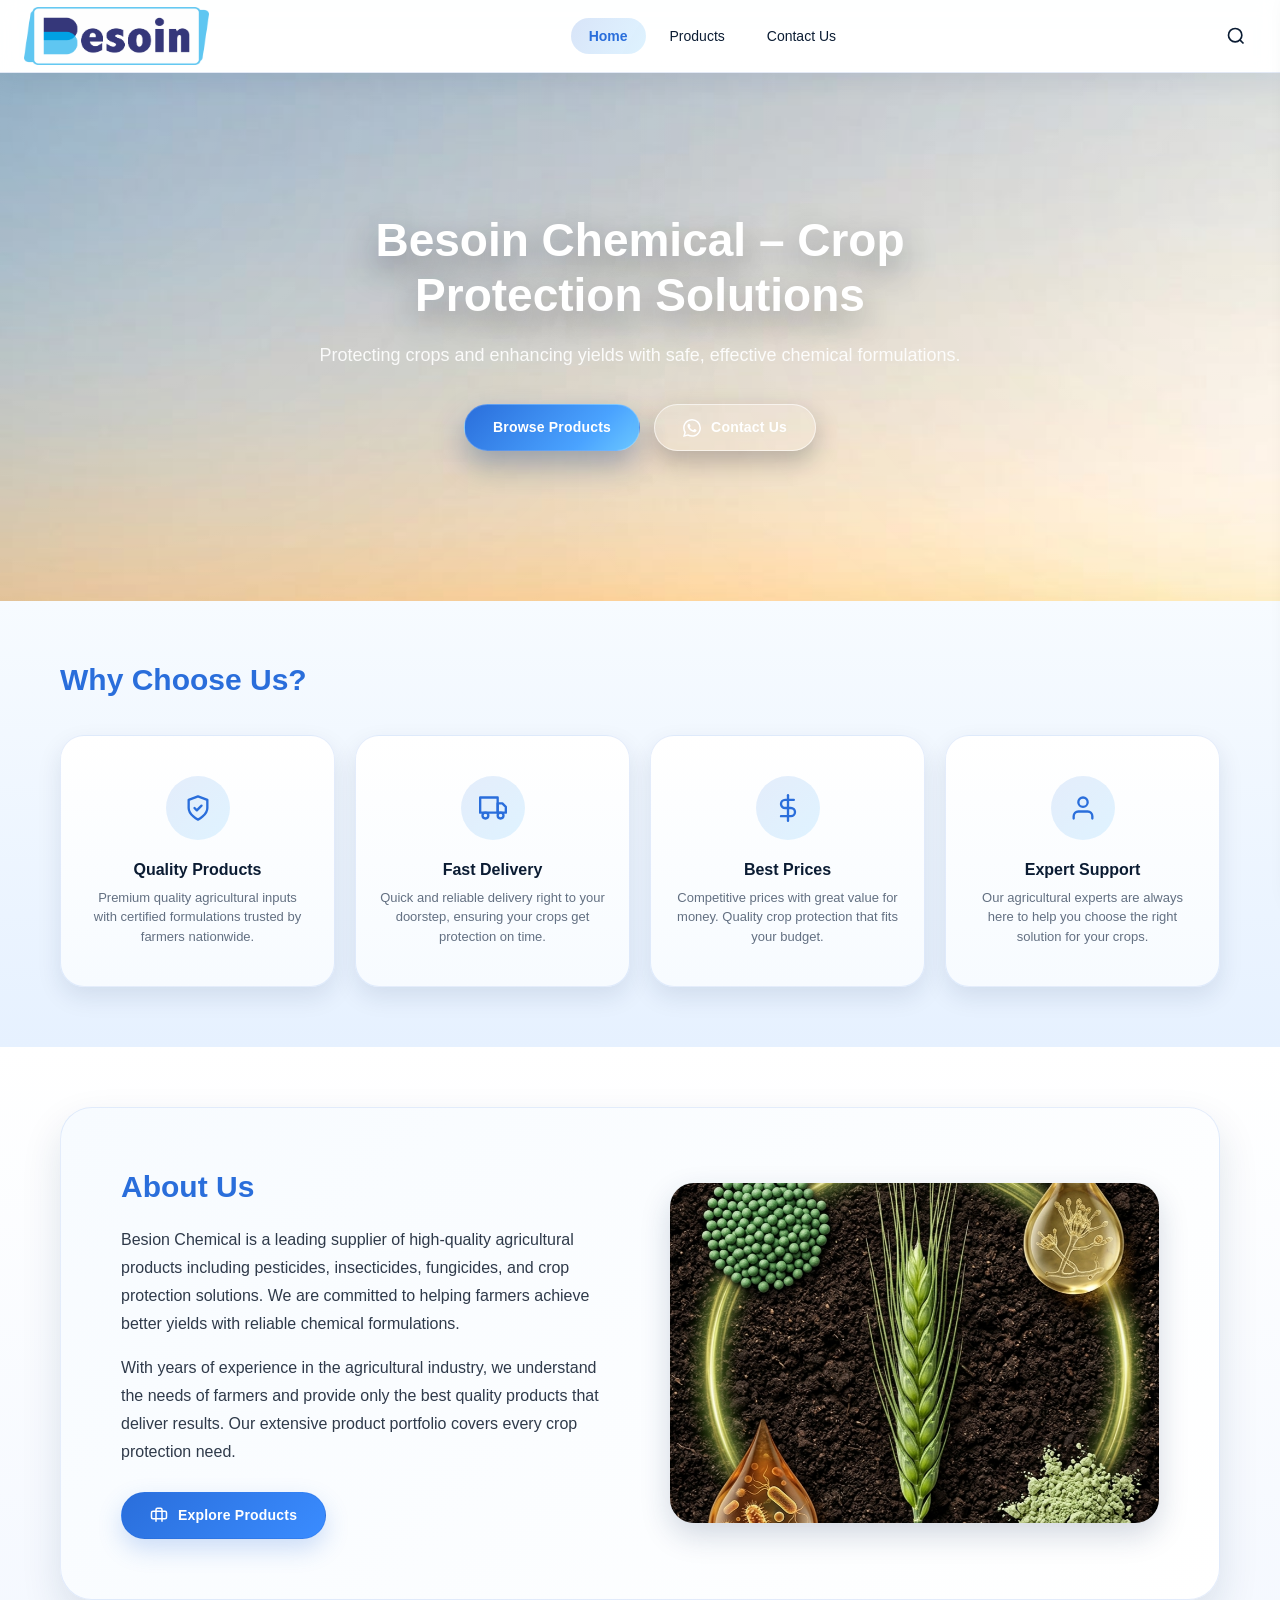
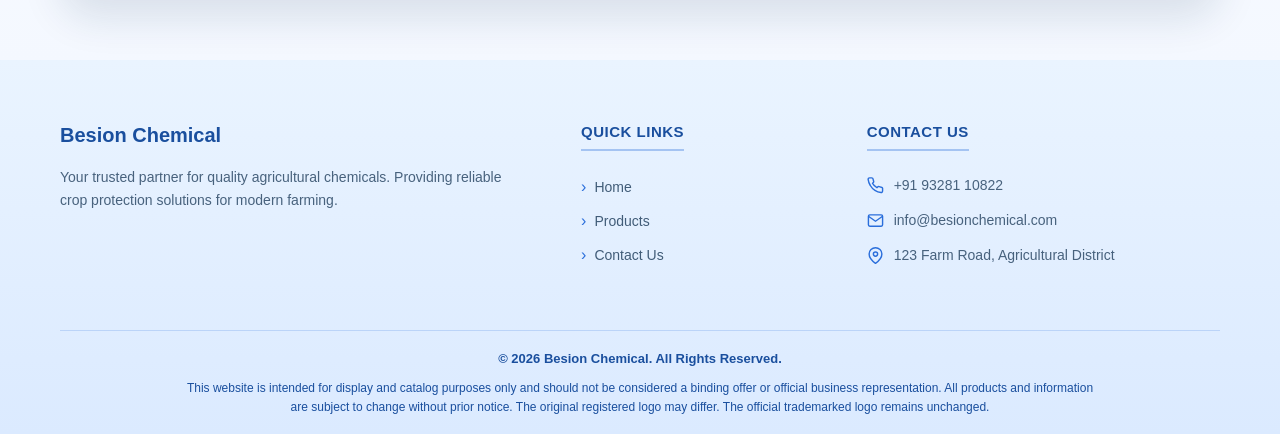
==== commit 0cbff04e: "v21.1" ====
--- a/index.html
+++ b/index.html
@@ -8,9 +8,9 @@
     content="default-src 'self'; img-src 'self' data: https:; style-src 'self' 'unsafe-inline'; script-src 'self' 'sha256-vvt4KWwuNr51XfE5m+hzeNEGhiOfZzG97ccfqGsPwvE='; connect-src 'self' https:; font-src 'self' data:; object-src 'none'; base-uri 'self'; form-action 'self'; upgrade-insecure-requests">
   <meta name="referrer" content="strict-origin-when-cross-origin">
   <meta http-equiv="X-Content-Type-Options" content="nosniff">
-  <title>Besion Chemical — Advanced Pesticide Solutions</title>
-  <meta name="description"
-    content="Besion Chemical provides high-quality pesticides, insecticides, fungicides and crop protection solutions trusted by farmers.">
+  <title>Besoin Chemical – Insecticides & Crop Protection Solutions</title>
+  <meta name="description" content="India's trusted insecticide and chemical solutions company." />
+  <meta name="keywords" content="besoin chemical, insecticides, herbicides, crop protection" />
   <link rel="preload" as="image" href="images/besoin%20logo.png" fetchpriority="high">
   <link rel="stylesheet" href="css/style.css">
 </head>
@@ -53,7 +53,7 @@
         <circle cx="11" cy="11" r="8" />
         <path d="m21 21-4.35-4.35" />
       </svg>
-      <input type="text" placeholder="Search products by name, technical name, category...">
+      <input type="text" id="searchInput" name="search" placeholder="Search products by name, technical name, category..." autocomplete="off">
       <button class="search-close" type="button" aria-label="Close search">✕</button>
       <div class="search-results"></div>
     </div>
@@ -73,7 +73,7 @@
   <section class="hero">
     <div class="hero-bg"></div>
     <div class="hero-content container">
-      <h1>Advanced Solutions<br>for Modern Agriculture</h1>
+      <h1>Besoin Chemical – Crop Protection Solutions</h1>
       <p>Protecting crops and enhancing yields with safe, effective chemical formulations.</p>
       <div class="hero-btns">
         <a href="products.html" class="btn btn-primary">Browse Products</a>
--- a/css/style.css
+++ b/css/style.css
@@ -2579,6 +2579,52 @@
   .nav-actions .hamburger {
     order: 2;
   }
+  
+  /* Search Bar Mobile Refinements */
+  .search-bar {
+    top: 72px; /* Align exactly below navbar height */
+    width: 100%;
+    left: 0;
+    transform: none;
+    padding: 10px 16px;
+    box-shadow: 0 8px 20px rgba(14, 44, 84, 0.08);
+  }
+
+  .search-bar.open {
+    gap: 8px;
+  }
+
+  .search-bar input {
+    padding: 10px 16px;
+    min-height: 44px;
+    font-size: 14px;
+  }
+
+  .search-bar .search-close {
+    width: 40px;
+    height: 40px;
+    padding: 0;
+    display: flex;
+    align-items: center;
+    justify-content: center;
+    background: var(--bg-light);
+    color: var(--text-dark);
+    font-size: 18px;
+    border: 1px solid var(--border);
+    transition: var(--transition);
+  }
+
+  .search-bar .search-close:hover {
+    background: var(--primary-light);
+    color: var(--primary);
+  }
+
+  .search-results {
+    left: 0;
+    right: 0;
+    border-radius: 0;
+    box-shadow: 0 10px 20px rgba(14, 44, 84, 0.1);
+  }
 
   section {
     padding: 40px 0;
@@ -2989,6 +3035,27 @@
   .data-table td {
     padding: 10px 12px;
   }
+
+  /* Compact Search Bar for Small Screens */
+  .search-bar {
+    padding: 8px 12px;
+  }
+
+  .search-bar.open {
+    gap: 6px;
+  }
+
+  .search-bar input {
+    padding: 8px 14px;
+    min-height: 40px;
+    font-size: 13px;
+  }
+
+  .search-bar .search-close {
+    width: 36px;
+    height: 36px;
+    font-size: 16px;
+  }
 }
 
 @media (max-width: 640px) {
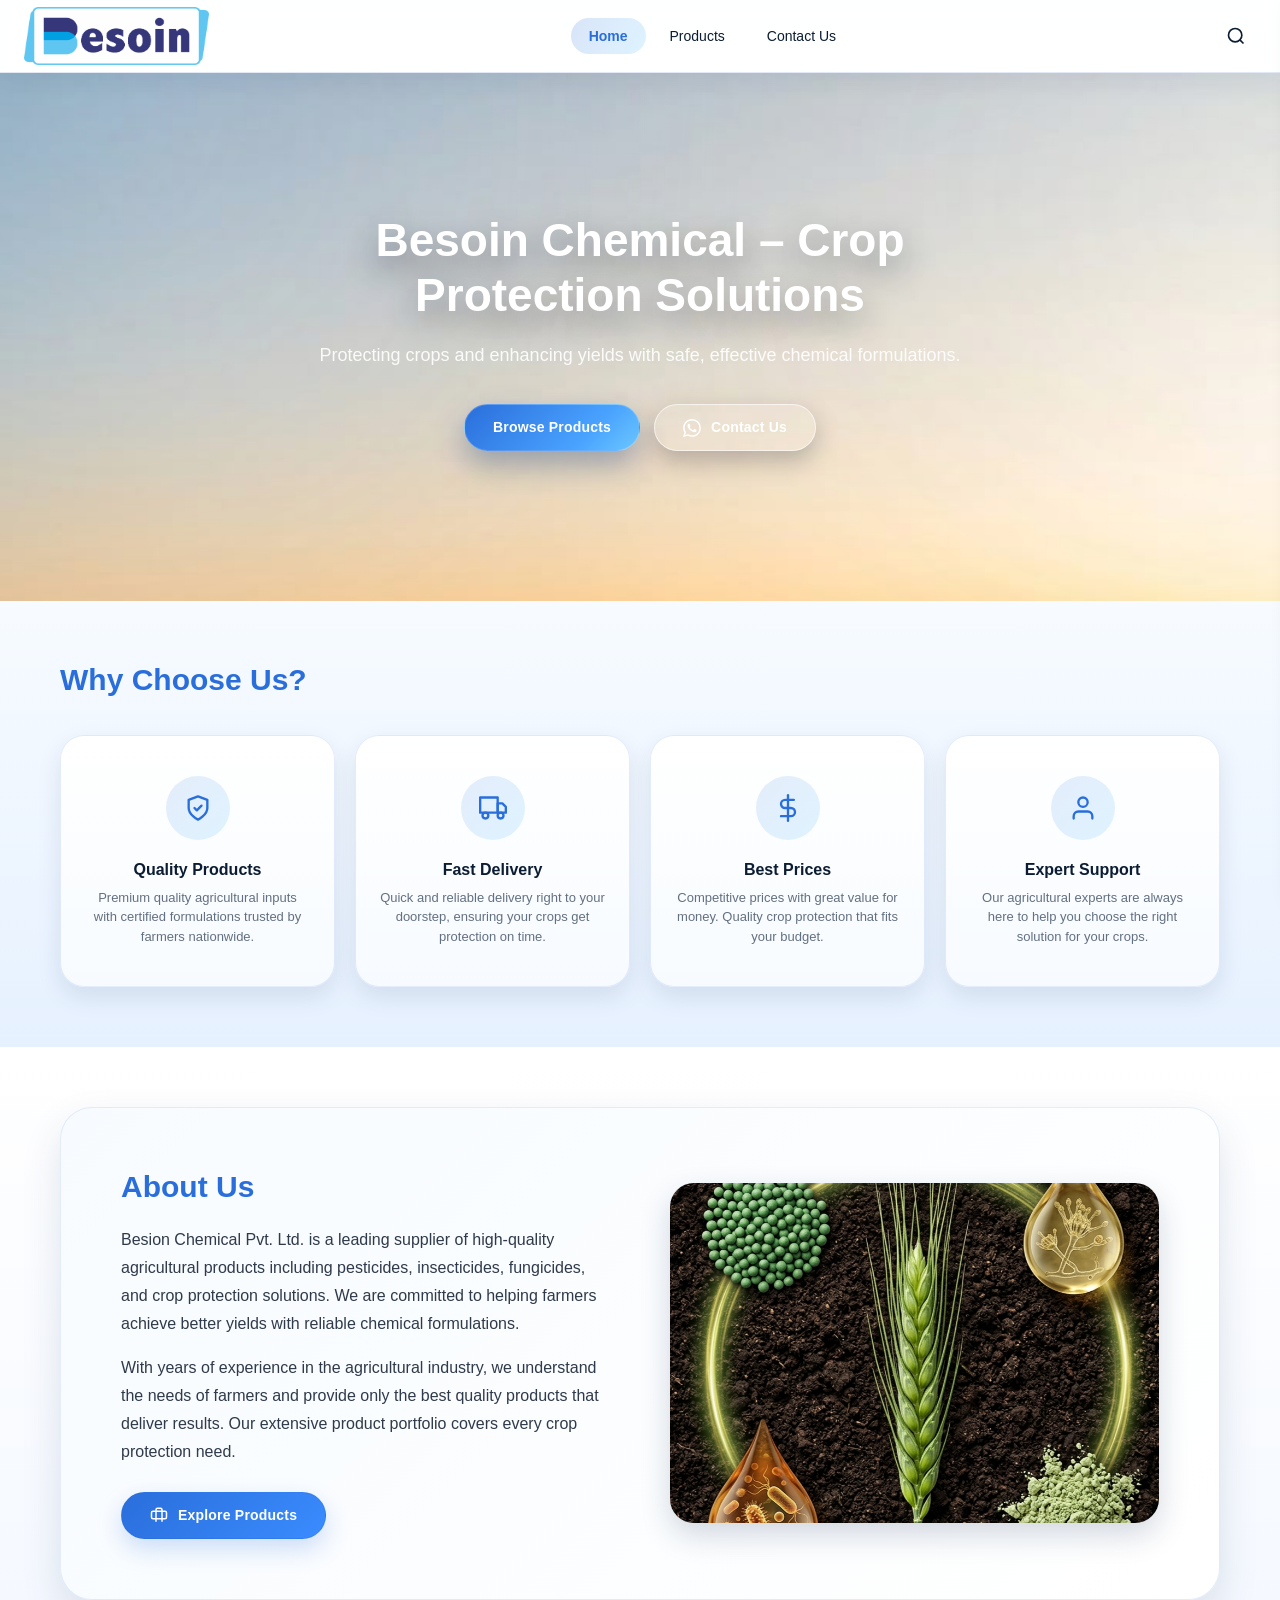
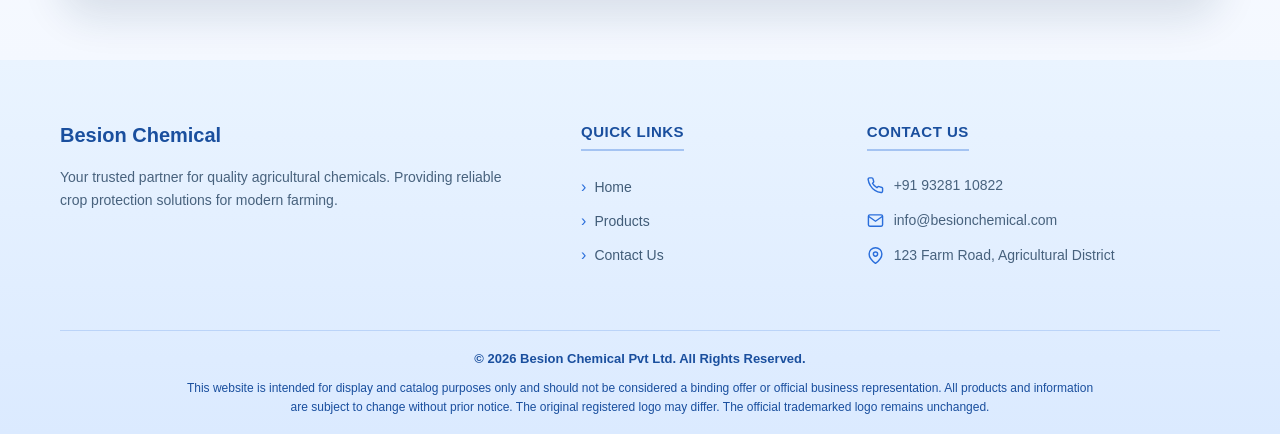
==== commit 95212671: "v22" ====
--- a/index.html
+++ b/index.html
@@ -12,6 +12,7 @@
   <meta name="description" content="India's trusted insecticide and chemical solutions company." />
   <meta name="keywords" content="besoin chemical, insecticides, herbicides, crop protection" />
   <link rel="preload" as="image" href="images/besoin%20logo.png" fetchpriority="high">
+  <link rel="icon" type="image/png" href="/images/besoin-logo.png">
   <link rel="stylesheet" href="css/style.css">
 </head>
 
@@ -53,7 +54,8 @@
         <circle cx="11" cy="11" r="8" />
         <path d="m21 21-4.35-4.35" />
       </svg>
-      <input type="text" id="searchInput" name="search" placeholder="Search products by name, technical name, category..." autocomplete="off">
+      <input type="text" id="searchInput" name="search"
+        placeholder="Search products by name, technical name, category..." autocomplete="off">
       <button class="search-close" type="button" aria-label="Close search">✕</button>
       <div class="search-results"></div>
     </div>
@@ -149,7 +151,7 @@
       <div class="about-inner">
         <div class="about-text">
           <h2>About Us</h2>
-          <p>Besion Chemical is a leading supplier of high-quality agricultural products including pesticides,
+          <p>Besion Chemical Pvt. Ltd. is a leading supplier of high-quality agricultural products including pesticides,
             insecticides, fungicides, and crop protection solutions. We are committed to helping farmers achieve better
             yields with reliable chemical formulations.</p>
           <p>With years of experience in the agricultural industry, we understand the needs of farmers and provide only
@@ -211,15 +213,19 @@
                 <path d="M21 10c0 7-9 13-9 13s-9-6-9-13a9 9 0 0 1 18 0z" />
                 <circle cx="12" cy="10" r="3" />
               </svg>
-              <a data-contact="address" href="https://www.google.com/maps/search/?api=1&query=123%20Farm%20Road%2C%20Agricultural%20District"
+              <a data-contact="address"
+                href="https://www.google.com/maps/search/?api=1&query=123%20Farm%20Road%2C%20Agricultural%20District"
                 target="_blank" rel="noopener noreferrer">123 Farm Road, Agricultural District</a>
             </li>
           </ul>
         </div>
       </div>
       <div class="footer-bottom">
-        <span>© 2026 Besion Chemical. All Rights Reserved.</span>
-        <p class="footer-note">This website is intended for display and catalog purposes only and should not be considered a binding offer or official business representation. All products and information are subject to change without prior notice. The original registered logo may differ. The official trademarked logo remains unchanged.</p>
+        <span>© 2026 Besion Chemical Pvt Ltd. All Rights Reserved.</span>
+        <p class="footer-note">This website is intended for display and catalog purposes only and should not be
+          considered a binding offer or official business representation. All products and information are subject to
+          change without prior notice. The original registered logo may differ. The official trademarked logo remains
+          unchanged.</p>
       </div>
     </div>
   </footer>
@@ -266,4 +272,5 @@
   <script src="js/config.js"></script>
   <script src="js/script.js"></script>
 </body>
-</html>
+
+</html>
